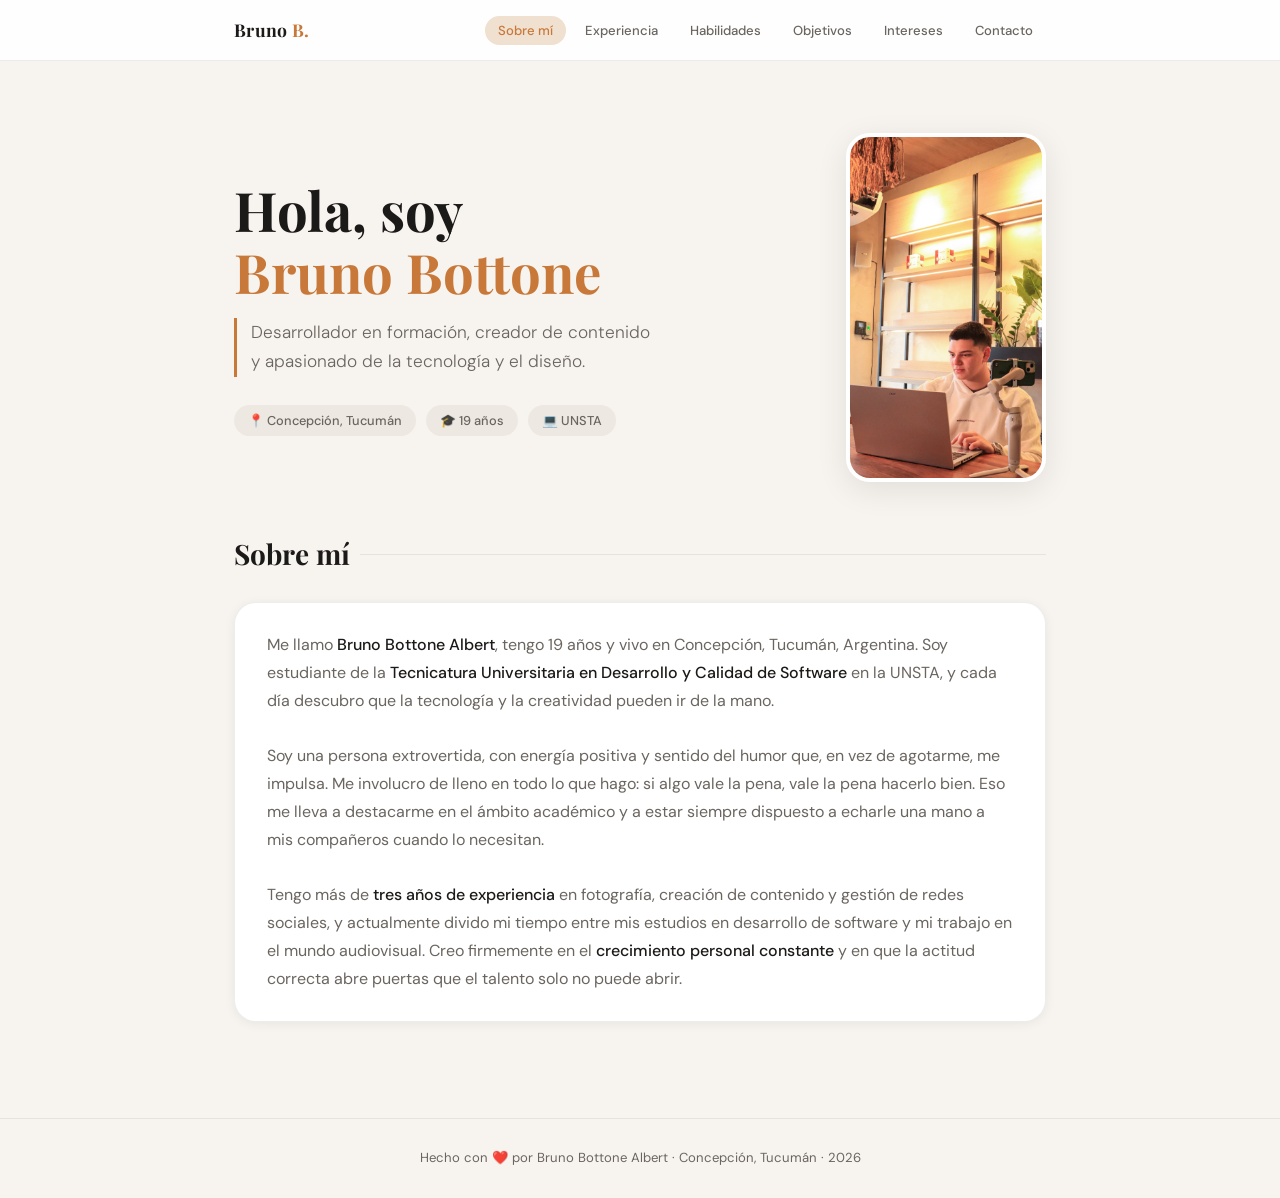
==== index.html @ b13a2970 "Add files via upload" ====
<!DOCTYPE html>
<html lang="es">
<head>
  <meta charset="UTF-8" />
  <meta name="viewport" content="width=device-width, initial-scale=1.0" />
  <title>Bruno Bottone Albert — Portfolio</title>
  <link rel="preconnect" href="https://fonts.googleapis.com" />
  <link rel="preconnect" href="https://fonts.gstatic.com" crossorigin />
  <link href="https://fonts.googleapis.com/css2?family=Playfair+Display:wght@400;700&family=DM+Sans:wght@300;400;500&display=swap" rel="stylesheet" />
  <style>
    *, *::before, *::after { box-sizing: border-box; margin: 0; padding: 0; }

    :root {
      --bg:        #f7f4f0;
      --surface:   #ffffff;
      --warm-mute: #ede8e1;
      --ink:       #1c1a18;
      --ink-soft:  #6b6560;
      --accent:    #c8793a;
      --accent-lt: #f0e0d0;
      --border:    rgba(0,0,0,.07);
      --shadow-sm: 0 2px 12px rgba(0,0,0,.06);
      --shadow-md: 0 8px 32px rgba(0,0,0,.09);
      --r-sm: 14px;
      --r-md: 22px;
      --r-lg: 32px;
    }

    html { scroll-behavior: smooth; }

    body {
      font-family: 'DM Sans', -apple-system, BlinkMacSystemFont, 'Segoe UI', sans-serif;
      background: var(--bg);
      color: var(--ink);
      line-height: 1.7;
      font-size: 16px;
    }

    /* ── HEADER ─────────────────────────────── */
    header {
      background: var(--surface);
      border-bottom: 1px solid var(--border);
      position: sticky; top: 0; z-index: 100;
      backdrop-filter: blur(12px);
      -webkit-backdrop-filter: blur(12px);
      background: rgba(255,255,255,.88);
    }
    .header-inner {
      max-width: 860px; margin: 0 auto;
      padding: 0 24px;
      display: flex; align-items: center; justify-content: space-between;
      height: 60px;
    }
    .logo {
      font-family: 'Playfair Display', Georgia, serif;
      font-size: 1.1rem; font-weight: 700;
      color: var(--ink); letter-spacing: .3px;
    }
    .logo span { color: var(--accent); }

    nav { display: flex; gap: 6px; flex-wrap: wrap; }
    nav button {
      background: none; border: none; cursor: pointer;
      font-family: inherit; font-size: .82rem; font-weight: 500;
      color: var(--ink-soft); padding: 6px 13px;
      border-radius: 50px;
      transition: background .2s, color .2s;
    }
    nav button:hover, nav button.active {
      background: var(--accent-lt); color: var(--accent);
    }

    /* ── HERO ────────────────────────────────── */
    .hero {
      max-width: 860px; margin: 0 auto;
      padding: 72px 24px 48px;
      display: grid; grid-template-columns: 1fr auto;
      align-items: center; gap: 40px;
    }
    .hero-text h1 {
      font-family: 'Playfair Display', Georgia, serif;
      font-size: clamp(2.4rem, 5vw, 3.4rem);
      font-weight: 700; line-height: 1.15;
      margin-bottom: 14px;
    }
    .hero-text h1 em { font-style: normal; color: var(--accent); }
    .hero-tagline {
      font-size: 1.08rem; color: var(--ink-soft);
      font-weight: 300; max-width: 420px;
      border-left: 3px solid var(--accent);
      padding-left: 14px; margin-bottom: 28px;
    }
    .hero-meta { display: flex; gap: 10px; flex-wrap: wrap; }
    .chip {
      background: var(--warm-mute); border-radius: 50px;
      padding: 5px 14px; font-size: .8rem;
      color: var(--ink-soft); font-weight: 500;
    }
    .avatar-wrap {
      width: 200px; flex-shrink: 0;
      border-radius: 24px;
      overflow: hidden;
      box-shadow: var(--shadow-md);
      border: 4px solid var(--surface);
    }
    .avatar-wrap img {
      width: 100%; height: auto;
      object-fit: contain;
      display: block;
    }

    /* ── MAIN LAYOUT ─────────────────────────── */
    main {
      max-width: 860px; margin: 0 auto;
      padding: 0 24px 80px;
    }

    section {
      display: none; opacity: 0;
      transform: translateY(16px);
      transition: opacity .4s ease, transform .4s ease;
    }
    section.visible {
      display: block;
      animation: fadeIn .4s ease forwards;
    }
    @keyframes fadeIn {
      to { opacity: 1; transform: translateY(0); }
    }

    .section-title {
      font-family: 'Playfair Display', Georgia, serif;
      font-size: 1.75rem; font-weight: 700;
      margin-bottom: 24px;
      display: flex; align-items: center; gap: 10px;
    }
    .section-title::after {
      content: '';
      flex: 1; height: 1px;
      background: var(--border);
    }

    /* ── CARDS ───────────────────────────────── */
    .card {
      background: var(--surface);
      border-radius: var(--r-md);
      padding: 28px 32px;
      box-shadow: var(--shadow-sm);
      border: 1px solid var(--border);
      margin-bottom: 16px;
    }
    .card p, .card li { color: var(--ink-soft); line-height: 1.75; }
    .card strong { color: var(--ink); font-weight: 500; }

    /* ── EXPERIENCIA ─────────────────────────── */
    .exp-grid { display: grid; gap: 16px; }
    .exp-card {
      background: var(--surface);
      border-radius: var(--r-md);
      padding: 24px 28px;
      box-shadow: var(--shadow-sm);
      border: 1px solid var(--border);
      display: grid; grid-template-columns: auto 1fr;
      gap: 18px; align-items: start;
    }
    .exp-icon {
      width: 44px; height: 44px; border-radius: var(--r-sm);
      background: var(--accent-lt);
      display: flex; align-items: center; justify-content: center;
      font-size: 1.4rem; flex-shrink: 0;
    }
    .exp-info h3 { font-size: 1rem; font-weight: 600; margin-bottom: 4px; }
    .exp-info p  { font-size: .88rem; color: var(--ink-soft); }
    .exp-badge {
      display: inline-block; margin-top: 8px;
      background: var(--accent-lt); color: var(--accent);
      font-size: .75rem; font-weight: 600;
      padding: 3px 10px; border-radius: 50px;
    }

    /* ── HABILIDADES ─────────────────────────── */
    .skills-grid { display: grid; grid-template-columns: 1fr 1fr; gap: 14px; }
    @media (max-width: 560px) { .skills-grid { grid-template-columns: 1fr; } }

    .skill-item {
      background: var(--surface);
      border-radius: var(--r-sm);
      padding: 16px 20px;
      border: 1px solid var(--border);
      box-shadow: var(--shadow-sm);
    }
    .skill-header {
      display: flex; justify-content: space-between;
      margin-bottom: 10px; font-size: .9rem; font-weight: 500;
    }
    .skill-pct { color: var(--accent); font-weight: 600; }
    .bar-bg {
      height: 6px; border-radius: 50px;
      background: var(--warm-mute); overflow: hidden;
    }
    .bar-fill {
      height: 100%; border-radius: 50px;
      background: linear-gradient(90deg, var(--accent) 0%, #e8a06a 100%);
      width: 0; transition: width 1s cubic-bezier(.4,0,.2,1);
    }

    /* ── OBJETIVOS ───────────────────────────── */
    .goals-list { list-style: none; display: grid; gap: 12px; }
    .goals-list li {
      background: var(--surface);
      border-radius: var(--r-sm);
      padding: 18px 22px;
      border: 1px solid var(--border);
      box-shadow: var(--shadow-sm);
      display: flex; gap: 14px; align-items: flex-start;
    }
    .goal-icon { font-size: 1.4rem; flex-shrink: 0; }
    .goals-list li p { font-size: .92rem; color: var(--ink-soft); margin-top: 2px; }
    .goals-list li h4 { font-weight: 500; font-size: .98rem; }

    /* ── INTERESES ───────────────────────────── */
    .interests-wrap { display: flex; flex-wrap: wrap; gap: 10px; }
    .interest-tag {
      background: var(--surface);
      border: 1px solid var(--border);
      border-radius: 50px;
      padding: 9px 18px;
      font-size: .9rem; color: var(--ink-soft);
      box-shadow: var(--shadow-sm);
      transition: background .2s, color .2s, transform .15s;
      cursor: default;
      display: flex; align-items: center; gap: 7px;
    }
    .interest-tag:hover {
      background: var(--accent-lt); color: var(--accent);
      transform: translateY(-2px);
    }

    /* ── CONTACTO ────────────────────────────── */
    .contact-grid { display: grid; gap: 14px; }
    .contact-item {
      background: var(--surface);
      border-radius: var(--r-md);
      padding: 22px 26px;
      border: 1px solid var(--border);
      box-shadow: var(--shadow-sm);
      display: flex; align-items: center; gap: 16px;
      text-decoration: none; color: var(--ink);
      transition: box-shadow .2s, transform .15s;
    }
    .contact-item:hover { box-shadow: var(--shadow-md); transform: translateY(-2px); }
    .contact-icon {
      width: 46px; height: 46px; border-radius: var(--r-sm);
      display: flex; align-items: center; justify-content: center;
      font-size: 1.35rem; flex-shrink: 0;
    }
    .contact-icon.ig {
      background: linear-gradient(135deg,#fdf497,#fd5949,#d6249f,#285aeb);
      color: #fff;
    }
    .contact-icon.loc { background: var(--accent-lt); }
    .contact-icon.mail { background: #e8f0fe; }
    .contact-label { font-size: .78rem; color: var(--ink-soft); }
    .contact-value { font-weight: 500; font-size: .95rem; }

    .ig-cta {
      display: flex; align-items: center; justify-content: center; gap: 10px;
      margin-top: 8px;
      padding: 16px 28px;
      border-radius: var(--r-lg);
      background: linear-gradient(135deg,#fdf497 0%,#fd5949 40%,#d6249f 70%,#285aeb 100%);
      color: #fff; font-weight: 600; font-size: 1rem;
      text-decoration: none;
      box-shadow: 0 6px 24px rgba(213,36,159,.3);
      transition: transform .18s, box-shadow .18s;
    }
    .ig-cta:hover { transform: translateY(-3px); box-shadow: 0 10px 32px rgba(213,36,159,.4); }
    .ig-cta svg { flex-shrink: 0; }

    /* ── FOOTER ──────────────────────────────── */
    footer {
      text-align: center; padding: 28px 24px;
      border-top: 1px solid var(--border);
      font-size: .82rem; color: var(--ink-soft);
    }

    /* ── RESPONSIVE ──────────────────────────── */
    @media (max-width: 600px) {
      .hero { grid-template-columns: 1fr; text-align: center; padding-top: 48px; }
      .hero-tagline { margin: 0 auto 24px; }
      .hero-meta { justify-content: center; }
      .avatar-wrap { width: 160px; order: -1; margin: 0 auto; }
    }
  </style>
</head>
<body>

  <header>
    <div class="header-inner">
      <span class="logo">Bruno <span>B.</span></span>
      <nav id="nav">
        <button class="active" data-target="sobre-mi">Sobre mí</button>
        <button data-target="experiencia">Experiencia</button>
        <button data-target="habilidades">Habilidades</button>
        <button data-target="objetivos">Objetivos</button>
        <button data-target="intereses">Intereses</button>
        <button data-target="contacto">Contacto</button>
      </nav>
    </div>
  </header>

  <div class="hero">
    <div class="hero-text">
      <h1>Hola, soy<br><em>Bruno Bottone</em></h1>
      <p class="hero-tagline">Desarrollador en formación, creador de contenido y apasionado de la tecnología y el diseño.</p>
      <div class="hero-meta">
        <span class="chip">📍 Concepción, Tucumán</span>
        <span class="chip">🎓 19 años</span>
        <span class="chip">💻 UNSTA</span>
      </div>
    </div>
    <div class="avatar-wrap"><img src="[data-uri]" alt="Bruno Bottone Albert" /></div>
  </div>

  <main>

    <!-- ── SOBRE MÍ ─────────────────────────── -->
    <section id="sobre-mi" class="visible">
      <h2 class="section-title">Sobre mí</h2>
      <div class="card">
        <p>Me llamo <strong>Bruno Bottone Albert</strong>, tengo 19 años y vivo en Concepción, Tucumán, Argentina. Soy estudiante de la <strong>Tecnicatura Universitaria en Desarrollo y Calidad de Software</strong> en la UNSTA, y cada día descubro que la tecnología y la creatividad pueden ir de la mano.</p>
        <br>
        <p>Soy una persona extrovertida, con energía positiva y sentido del humor que, en vez de agotarme, me impulsa. Me involucro de lleno en todo lo que hago: si algo vale la pena, vale la pena hacerlo bien. Eso me lleva a destacarme en el ámbito académico y a estar siempre dispuesto a echarle una mano a mis compañeros cuando lo necesitan.</p>
        <br>
        <p>Tengo más de <strong>tres años de experiencia</strong> en fotografía, creación de contenido y gestión de redes sociales, y actualmente divido mi tiempo entre mis estudios en desarrollo de software y mi trabajo en el mundo audiovisual. Creo firmemente en el <strong>crecimiento personal constante</strong> y en que la actitud correcta abre puertas que el talento solo no puede abrir.</p>
      </div>
    </section>

    <!-- ── EXPERIENCIA ───────────────────────── -->
    <section id="experiencia">
      <h2 class="section-title">Experiencia</h2>
      <div class="exp-grid">

        <div class="exp-card">
          <div class="exp-icon">📸</div>
          <div class="exp-info">
            <h3>Fotografía & Creación de contenido</h3>
            <p>Más de 3 años capturando momentos, diseñando piezas visuales y desarrollando identidades de marca para clientes individuales y pequeñas empresas. Desde sesiones fotográficas hasta reels y contenido para redes.</p>
            <span class="exp-badge">+3 años</span>
          </div>
        </div>

        <div class="exp-card">
          <div class="exp-icon">🚀</div>
          <div class="exp-info">
            <h3>Emprendimiento propio</h3>
            <p>Gestión integral de proyectos personales de contenido audiovisual: planificación, producción, edición y distribución. Trabajo independiente con clientes reales y presupuestos ajustados.</p>
            <span class="exp-badge">Freelance</span>
          </div>
        </div>

        <div class="exp-card">
          <div class="exp-icon">🏢</div>
          <div class="exp-info">
            <h3>Tricode — Microempresa</h3>
            <p>Colaboración con Tricode en tareas de creación de contenido, diseño y gestión de redes sociales. Trabajo en equipo orientado a resultados dentro de un entorno profesional real.</p>
            <span class="exp-badge">Colaborador</span>
          </div>
        </div>

        <div class="exp-card">
          <div class="exp-icon">🎓</div>
          <div class="exp-info">
            <h3>UNSTA — Tecnicatura en Desarrollo de Software</h3>
            <p>Formación universitaria activa en programación, calidad de software y pensamiento computacional. Aprendizaje acelerado de HTML, CSS y tecnologías web modernas.</p>
            <span class="exp-badge">En curso</span>
          </div>
        </div>

      </div>
    </section>

    <!-- ── HABILIDADES ───────────────────────── -->
    <section id="habilidades">
      <h2 class="section-title">Habilidades</h2>
      <div class="skills-grid" id="skills-grid">
        <div class="skill-item">
          <div class="skill-header"><span>Diseño visual</span><span class="skill-pct">90%</span></div>
          <div class="bar-bg"><div class="bar-fill" data-pct="90"></div></div>
        </div>
        <div class="skill-item">
          <div class="skill-header"><span>Edición de video</span><span class="skill-pct">85%</span></div>
          <div class="bar-bg"><div class="bar-fill" data-pct="85"></div></div>
        </div>
        <div class="skill-item">
          <div class="skill-header"><span>Redes sociales</span><span class="skill-pct">92%</span></div>
          <div class="bar-bg"><div class="bar-fill" data-pct="92"></div></div>
        </div>
        <div class="skill-item">
          <div class="skill-header"><span>Fotografía</span><span class="skill-pct">88%</span></div>
          <div class="bar-bg"><div class="bar-fill" data-pct="88"></div></div>
        </div>
        <div class="skill-item">
          <div class="skill-header"><span>HTML & CSS</span><span class="skill-pct">45%</span></div>
          <div class="bar-bg"><div class="bar-fill" data-pct="45"></div></div>
        </div>
        <div class="skill-item">
          <div class="skill-header"><span>Gestión de proyectos</span><span class="skill-pct">75%</span></div>
          <div class="bar-bg"><div class="bar-fill" data-pct="75"></div></div>
        </div>
      </div>
    </section>

    <!-- ── OBJETIVOS ─────────────────────────── -->
    <section id="objetivos">
      <h2 class="section-title">Objetivos</h2>
      <ul class="goals-list">
        <li>
          <span class="goal-icon">💻</span>
          <div>
            <h4>Desarrollador de software</h4>
            <p>Convertirme en un desarrollador completo, capaz de crear soluciones digitales robustas y con buena experiencia de usuario.</p>
          </div>
        </li>
        <li>
          <span class="goal-icon">🎬</span>
          <div>
            <h4>Trabajo con grandes marcas audiovisuales</h4>
            <p>Colaborar con marcas de alto impacto para producir contenido audiovisual que deje huella.</p>
          </div>
        </li>
        <li>
          <span class="goal-icon">🚁</span>
          <div>
            <h4>Piloto profesional de drones</h4>
            <p>Obtener la certificación y ejercer vuelo profesional de drones orientado a producciones audiovisuales y relevamientos.</p>
          </div>
        </li>
        <li>
          <span class="goal-icon">🏫</span>
          <div>
            <h4>Escuela de creación de contenido</h4>
            <p>Crear un espacio formativo donde otras personas aprendan a generar contenido profesional de forma accesible.</p>
          </div>
        </li>
      </ul>
    </section>

    <!-- ── INTERESES ─────────────────────────── -->
    <section id="intereses">
      <h2 class="section-title">Intereses</h2>
      <div class="card" style="margin-bottom:20px">
        <p>Fuera del estudio y el trabajo, soy alguien que necesita movimiento y conexión. Me encontrás en el gimnasio, en una cancha de fútbol, cocinando algo nuevo, o con los amigos en algún plan espontáneo. Los videojuegos también tienen su lugar: nada como una buena partida de <strong>Counter Strike</strong> o <strong>Fortnite</strong> para desconectarse.</p>
      </div>
      <div class="interests-wrap">
        <span class="interest-tag">🏋️ Gimnasio</span>
        <span class="interest-tag">⚽ Fútbol</span>
        <span class="interest-tag">👥 Salidas con amigos</span>
        <span class="interest-tag">🍳 Cocina</span>
        <span class="interest-tag">🎮 Counter Strike</span>
        <span class="interest-tag">🎮 Fortnite</span>
        <span class="interest-tag">📷 Fotografía</span>
        <span class="interest-tag">✈️ Drones</span>
        <span class="interest-tag">📱 Redes sociales</span>
        <span class="interest-tag">🎬 Audiovisual</span>
      </div>
    </section>

    <!-- ── CONTACTO ───────────────────────────── -->
    <section id="contacto">
      <h2 class="section-title">Contacto</h2>
      <div class="contact-grid">

        <div class="contact-item" style="cursor:default">
          <div class="contact-icon loc">📍</div>
          <div>
            <div class="contact-label">Ubicación</div>
            <div class="contact-value">Concepción, Tucumán, Argentina</div>
          </div>
        </div>

        <a
          class="contact-item"
          href="https://www.instagram.com/bottonebrunito_?igsh=MXRtdzNka205b2VxMw%3D%3D&utm_source=qr"
          target="_blank"
          rel="noopener noreferrer"
        >
          <div class="contact-icon ig">
            <svg xmlns="http://www.w3.org/2000/svg" width="22" height="22" viewBox="0 0 24 24" fill="none" stroke="currentColor" stroke-width="2" stroke-linecap="round" stroke-linejoin="round">
              <rect x="2" y="2" width="20" height="20" rx="5" ry="5"></rect>
              <path d="M16 11.37A4 4 0 1 1 12.63 8 4 4 0 0 1 16 11.37z"></path>
              <line x1="17.5" y1="6.5" x2="17.51" y2="6.5"></line>
            </svg>
          </div>
          <div>
            <div class="contact-label">Instagram</div>
            <div class="contact-value">@bottonebrunito_</div>
          </div>
        </a>

      </div>

      <a
        href="https://www.instagram.com/bottonebrunito_?igsh=MXRtdzNka205b2VxMw%3D%3D&utm_source=qr"
        target="_blank"
        rel="noopener noreferrer"
        class="ig-cta"
        style="margin-top:24px; display:flex;"
      >
        <svg xmlns="http://www.w3.org/2000/svg" width="22" height="22" viewBox="0 0 24 24" fill="none" stroke="currentColor" stroke-width="2.2" stroke-linecap="round" stroke-linejoin="round">
          <rect x="2" y="2" width="20" height="20" rx="5" ry="5"></rect>
          <path d="M16 11.37A4 4 0 1 1 12.63 8 4 4 0 0 1 16 11.37z"></path>
          <line x1="17.5" y1="6.5" x2="17.51" y2="6.5"></line>
        </svg>
        Seguime en Instagram
      </a>

    </section>

  </main>

  <footer>
    <p>Hecho con ❤️ por Bruno Bottone Albert · Concepción, Tucumán · 2026</p>
  </footer>

  <script>
    // ── Navegación ──────────────────────────────
    const buttons = document.querySelectorAll('nav button');
    const sections = document.querySelectorAll('main section');

    function showSection(id) {
      sections.forEach(s => {
        s.classList.remove('visible');
        s.style.display = 'none';
      });
      buttons.forEach(b => b.classList.remove('active'));

      const target = document.getElementById(id);
      if (target) {
        target.style.display = 'block';
        requestAnimationFrame(() => target.classList.add('visible'));
      }

      const btn = document.querySelector(`[data-target="${id}"]`);
      if (btn) btn.classList.add('active');

      // Animar barras al entrar a Habilidades
      if (id === 'habilidades') animateBars();
    }

    buttons.forEach(btn => {
      btn.addEventListener('click', () => showSection(btn.dataset.target));
    });

    // ── Animación de barras ─────────────────────
    function animateBars() {
      setTimeout(() => {
        document.querySelectorAll('.bar-fill').forEach(bar => {
          bar.style.width = bar.dataset.pct + '%';
        });
      }, 80);
    }

    // ── Init ────────────────────────────────────
    showSection('sobre-mi');
  </script>

</body>
</html>
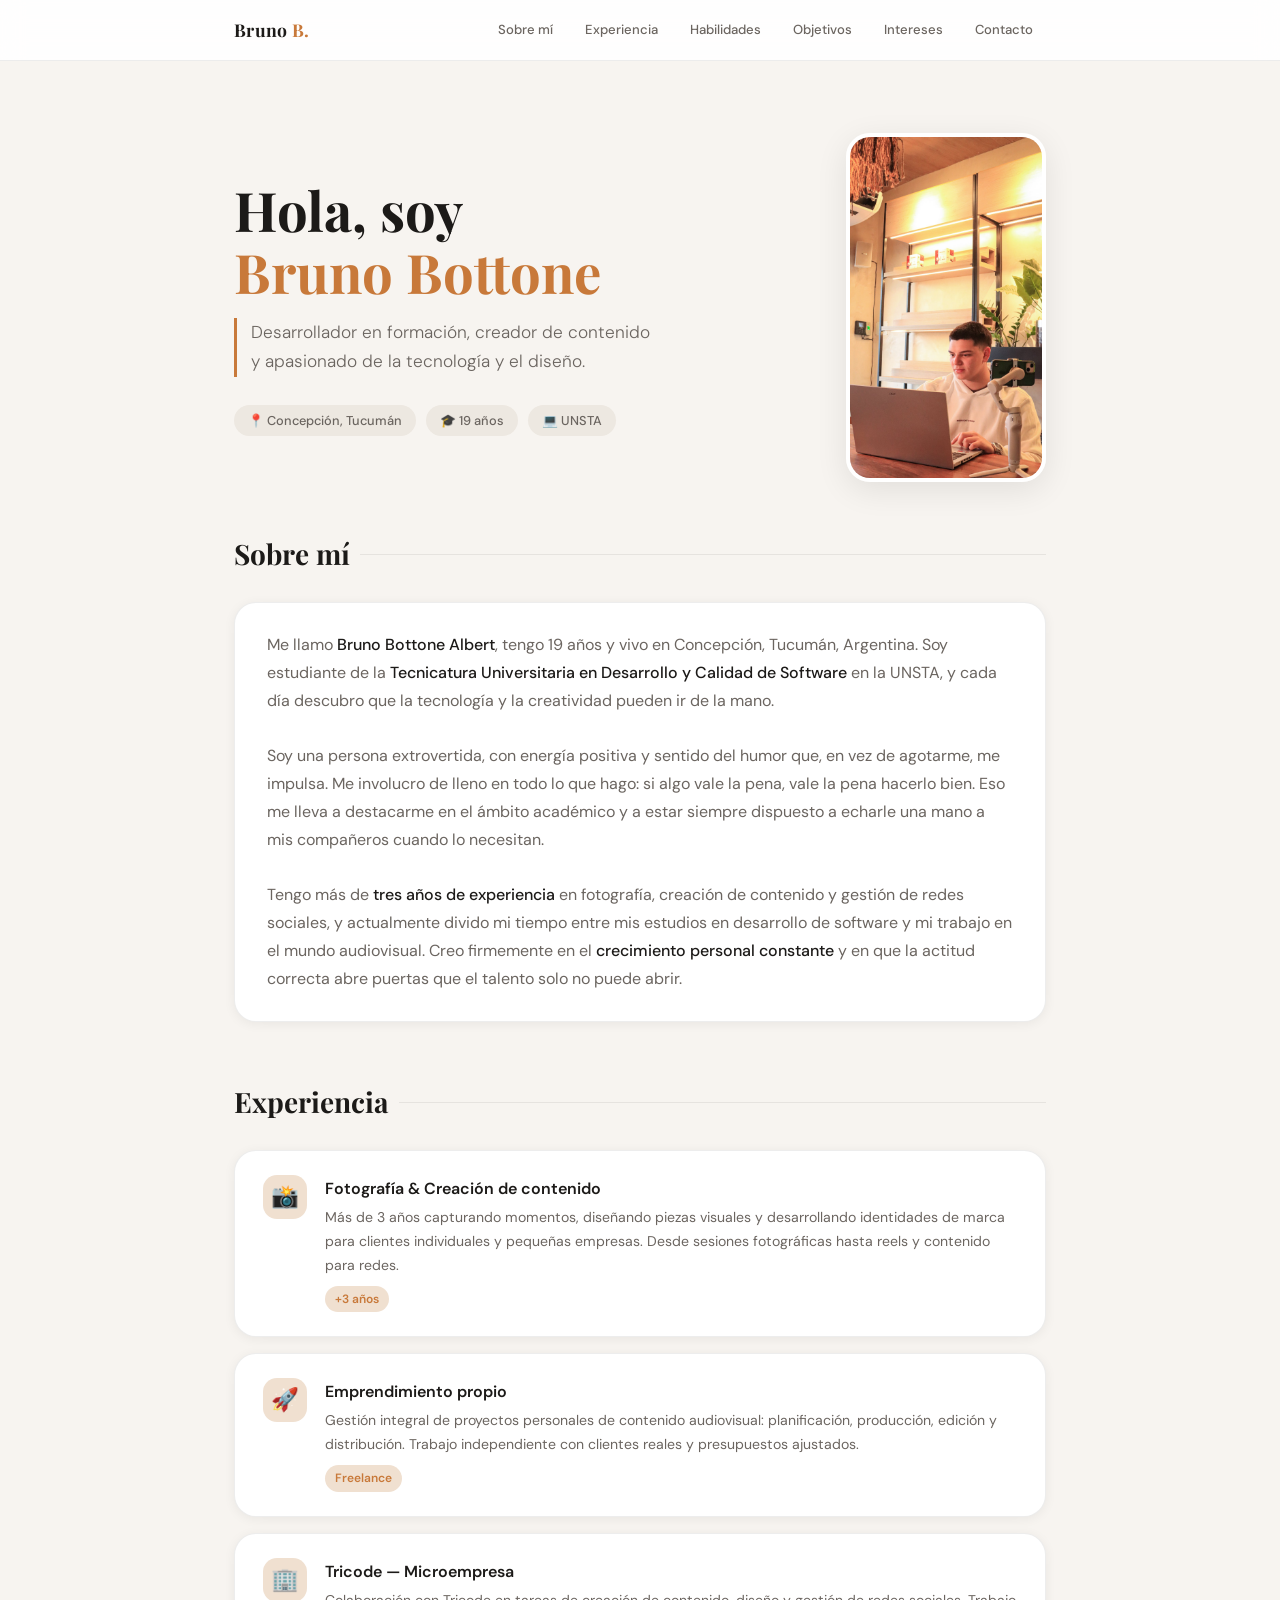
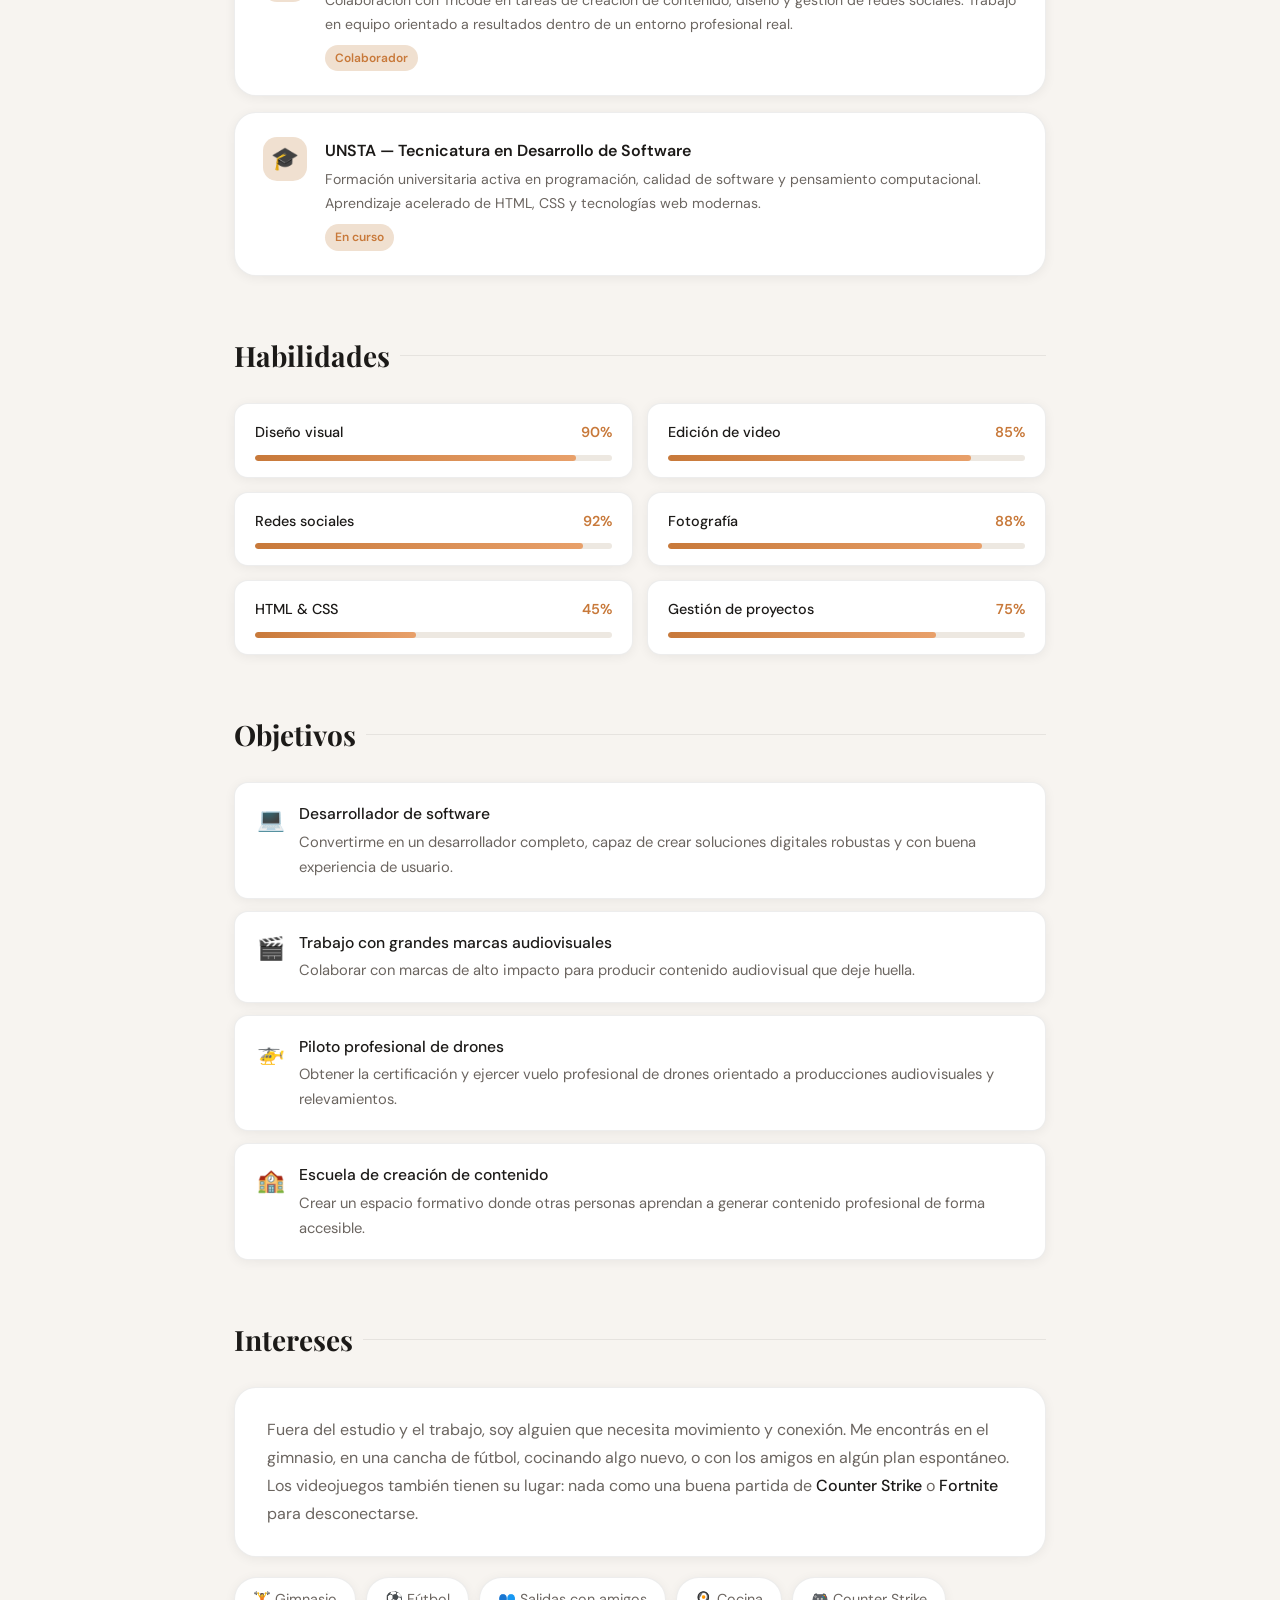
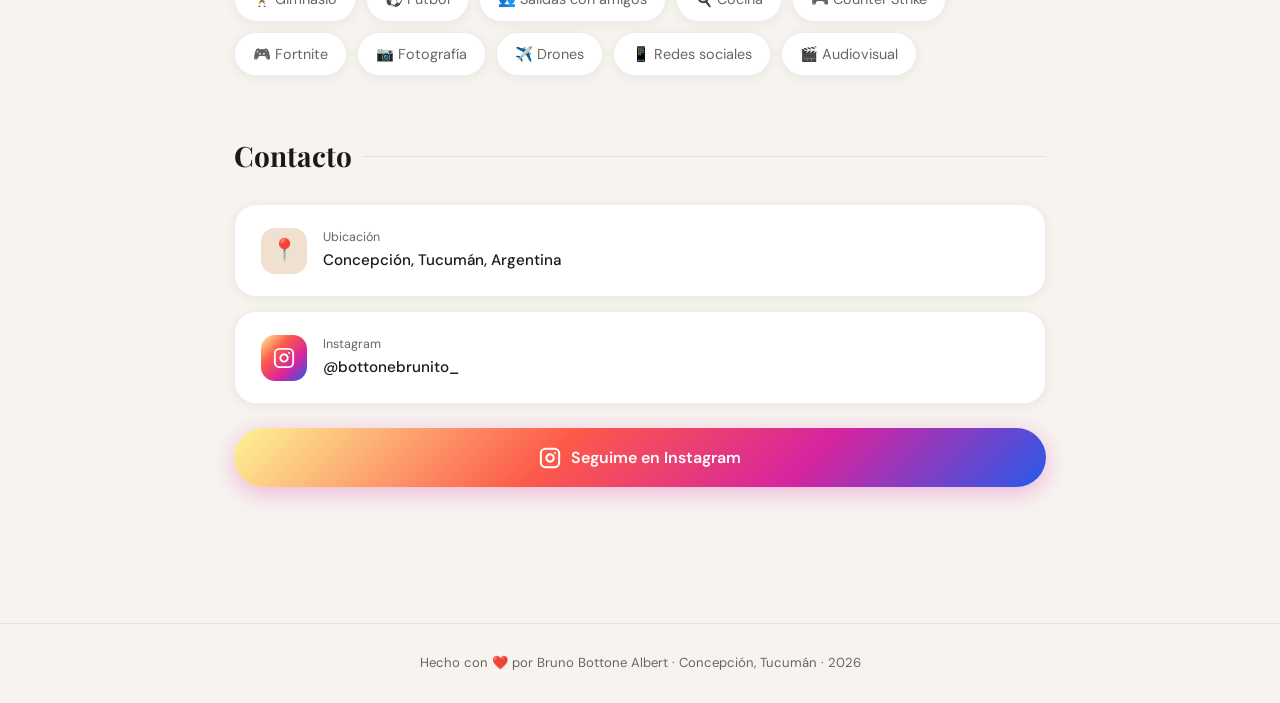
==== commit 744ff7a4: "Add files via upload" ====
--- a/index.html
+++ b/index.html
@@ -3,7 +3,7 @@
 <head>
   <meta charset="UTF-8" />
   <meta name="viewport" content="width=device-width, initial-scale=1.0" />
-  <title>Bruno Bottone Albert — Portfolio</title>
+  <title>Bruno Bottone Albert — Biografía</title>
   <link rel="preconnect" href="https://fonts.googleapis.com" />
   <link rel="preconnect" href="https://fonts.gstatic.com" crossorigin />
   <link href="https://fonts.googleapis.com/css2?family=Playfair+Display:wght@400;700&family=DM+Sans:wght@300;400;500&display=swap" rel="stylesheet" />
@@ -59,14 +59,15 @@
     .logo span { color: var(--accent); }
 
     nav { display: flex; gap: 6px; flex-wrap: wrap; }
-    nav button {
-      background: none; border: none; cursor: pointer;
+    nav a {
+      text-decoration: none;
       font-family: inherit; font-size: .82rem; font-weight: 500;
       color: var(--ink-soft); padding: 6px 13px;
       border-radius: 50px;
       transition: background .2s, color .2s;
-    }
-    nav button:hover, nav button.active {
+      display: inline-block;
+    }
+    nav a:hover {
       background: var(--accent-lt); color: var(--accent);
     }
 
@@ -116,16 +117,9 @@
     }
 
     section {
-      display: none; opacity: 0;
-      transform: translateY(16px);
-      transition: opacity .4s ease, transform .4s ease;
-    }
-    section.visible {
       display: block;
-      animation: fadeIn .4s ease forwards;
-    }
-    @keyframes fadeIn {
-      to { opacity: 1; transform: translateY(0); }
+      opacity: 1;
+      margin-bottom: 56px;
     }
 
     .section-title {
@@ -201,7 +195,7 @@
     .bar-fill {
       height: 100%; border-radius: 50px;
       background: linear-gradient(90deg, var(--accent) 0%, #e8a06a 100%);
-      width: 0; transition: width 1s cubic-bezier(.4,0,.2,1);
+      width: 0;
     }
 
     /* ── OBJETIVOS ───────────────────────────── */
@@ -298,13 +292,13 @@
   <header>
     <div class="header-inner">
       <span class="logo">Bruno <span>B.</span></span>
-      <nav id="nav">
-        <button class="active" data-target="sobre-mi">Sobre mí</button>
-        <button data-target="experiencia">Experiencia</button>
-        <button data-target="habilidades">Habilidades</button>
-        <button data-target="objetivos">Objetivos</button>
-        <button data-target="intereses">Intereses</button>
-        <button data-target="contacto">Contacto</button>
+      <nav>
+        <a href="#sobre-mi">Sobre mí</a>
+        <a href="#experiencia">Experiencia</a>
+        <a href="#habilidades">Habilidades</a>
+        <a href="#objetivos">Objetivos</a>
+        <a href="#intereses">Intereses</a>
+        <a href="#contacto">Contacto</a>
       </nav>
     </div>
   </header>
@@ -386,27 +380,27 @@
       <div class="skills-grid" id="skills-grid">
         <div class="skill-item">
           <div class="skill-header"><span>Diseño visual</span><span class="skill-pct">90%</span></div>
-          <div class="bar-bg"><div class="bar-fill" data-pct="90"></div></div>
+          <div class="bar-bg"><div class="bar-fill" style="width:90%"></div></div>
         </div>
         <div class="skill-item">
           <div class="skill-header"><span>Edición de video</span><span class="skill-pct">85%</span></div>
-          <div class="bar-bg"><div class="bar-fill" data-pct="85"></div></div>
+          <div class="bar-bg"><div class="bar-fill" style="width:85%"></div></div>
         </div>
         <div class="skill-item">
           <div class="skill-header"><span>Redes sociales</span><span class="skill-pct">92%</span></div>
-          <div class="bar-bg"><div class="bar-fill" data-pct="92"></div></div>
+          <div class="bar-bg"><div class="bar-fill" style="width:92%"></div></div>
         </div>
         <div class="skill-item">
           <div class="skill-header"><span>Fotografía</span><span class="skill-pct">88%</span></div>
-          <div class="bar-bg"><div class="bar-fill" data-pct="88"></div></div>
+          <div class="bar-bg"><div class="bar-fill" style="width:88%"></div></div>
         </div>
         <div class="skill-item">
           <div class="skill-header"><span>HTML & CSS</span><span class="skill-pct">45%</span></div>
-          <div class="bar-bg"><div class="bar-fill" data-pct="45"></div></div>
+          <div class="bar-bg"><div class="bar-fill" style="width:45%"></div></div>
         </div>
         <div class="skill-item">
           <div class="skill-header"><span>Gestión de proyectos</span><span class="skill-pct">75%</span></div>
-          <div class="bar-bg"><div class="bar-fill" data-pct="75"></div></div>
+          <div class="bar-bg"><div class="bar-fill" style="width:75%"></div></div>
         </div>
       </div>
     </section>
@@ -523,47 +517,6 @@
     <p>Hecho con ❤️ por Bruno Bottone Albert · Concepción, Tucumán · 2026</p>
   </footer>
 
-  <script>
-    // ── Navegación ──────────────────────────────
-    const buttons = document.querySelectorAll('nav button');
-    const sections = document.querySelectorAll('main section');
-
-    function showSection(id) {
-      sections.forEach(s => {
-        s.classList.remove('visible');
-        s.style.display = 'none';
-      });
-      buttons.forEach(b => b.classList.remove('active'));
-
-      const target = document.getElementById(id);
-      if (target) {
-        target.style.display = 'block';
-        requestAnimationFrame(() => target.classList.add('visible'));
-      }
-
-      const btn = document.querySelector(`[data-target="${id}"]`);
-      if (btn) btn.classList.add('active');
-
-      // Animar barras al entrar a Habilidades
-      if (id === 'habilidades') animateBars();
-    }
-
-    buttons.forEach(btn => {
-      btn.addEventListener('click', () => showSection(btn.dataset.target));
-    });
-
-    // ── Animación de barras ─────────────────────
-    function animateBars() {
-      setTimeout(() => {
-        document.querySelectorAll('.bar-fill').forEach(bar => {
-          bar.style.width = bar.dataset.pct + '%';
-        });
-      }, 80);
-    }
-
-    // ── Init ────────────────────────────────────
-    showSection('sobre-mi');
-  </script>
 
 </body>
 </html>
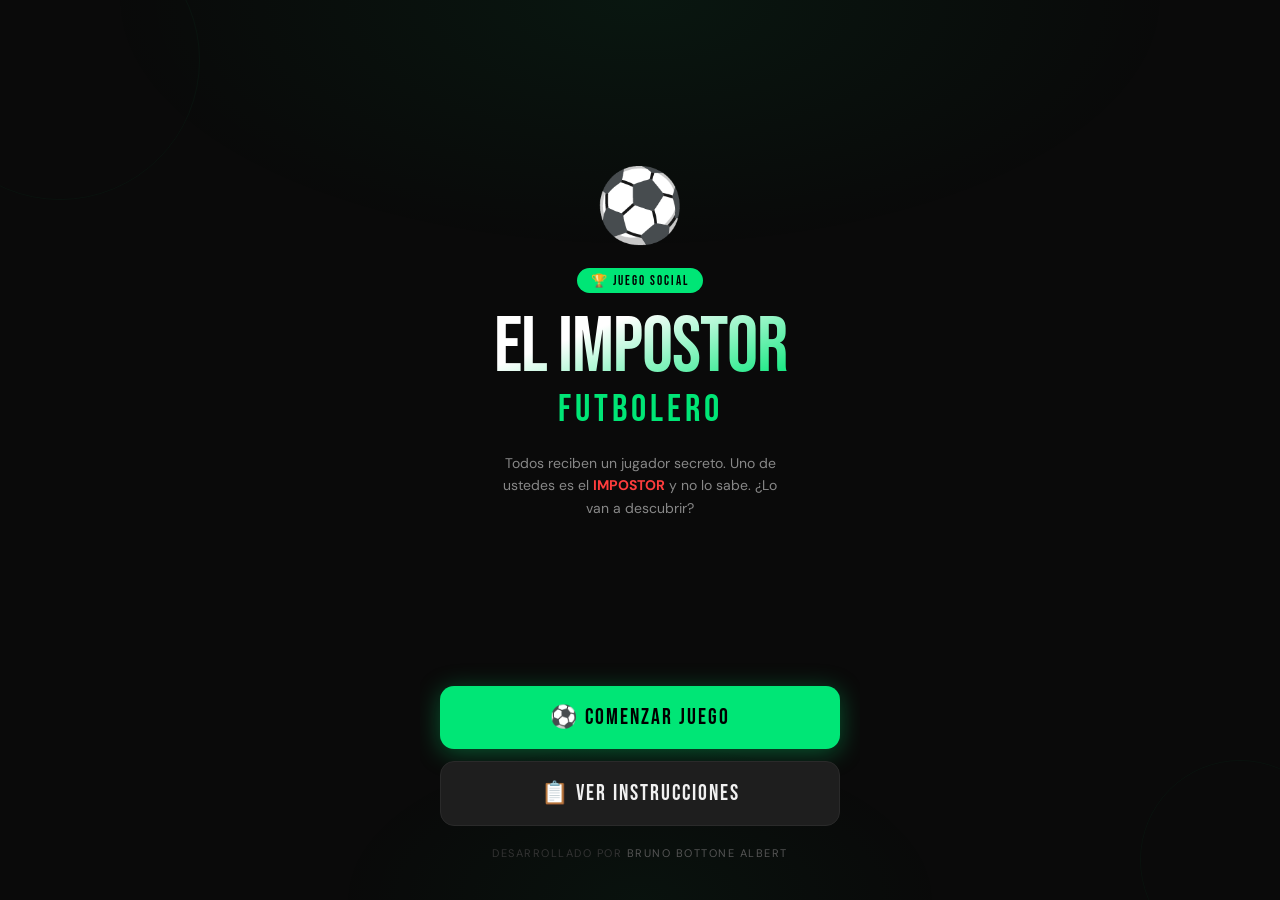
==== commit 4589bf4b: "Add files via upload" ====
--- a/index.html
+++ b/index.html
@@ -1,522 +1,1091 @@
 <!DOCTYPE html>
 <html lang="es">
 <head>
-  <meta charset="UTF-8" />
-  <meta name="viewport" content="width=device-width, initial-scale=1.0" />
-  <title>Bruno Bottone Albert — Biografía</title>
-  <link rel="preconnect" href="https://fonts.googleapis.com" />
-  <link rel="preconnect" href="https://fonts.gstatic.com" crossorigin />
-  <link href="https://fonts.googleapis.com/css2?family=Playfair+Display:wght@400;700&family=DM+Sans:wght@300;400;500&display=swap" rel="stylesheet" />
-  <style>
-    *, *::before, *::after { box-sizing: border-box; margin: 0; padding: 0; }
-
-    :root {
-      --bg:        #f7f4f0;
-      --surface:   #ffffff;
-      --warm-mute: #ede8e1;
-      --ink:       #1c1a18;
-      --ink-soft:  #6b6560;
-      --accent:    #c8793a;
-      --accent-lt: #f0e0d0;
-      --border:    rgba(0,0,0,.07);
-      --shadow-sm: 0 2px 12px rgba(0,0,0,.06);
-      --shadow-md: 0 8px 32px rgba(0,0,0,.09);
-      --r-sm: 14px;
-      --r-md: 22px;
-      --r-lg: 32px;
-    }
-
-    html { scroll-behavior: smooth; }
-
-    body {
-      font-family: 'DM Sans', -apple-system, BlinkMacSystemFont, 'Segoe UI', sans-serif;
-      background: var(--bg);
-      color: var(--ink);
-      line-height: 1.7;
-      font-size: 16px;
-    }
-
-    /* ── HEADER ─────────────────────────────── */
-    header {
-      background: var(--surface);
-      border-bottom: 1px solid var(--border);
-      position: sticky; top: 0; z-index: 100;
-      backdrop-filter: blur(12px);
-      -webkit-backdrop-filter: blur(12px);
-      background: rgba(255,255,255,.88);
-    }
-    .header-inner {
-      max-width: 860px; margin: 0 auto;
-      padding: 0 24px;
-      display: flex; align-items: center; justify-content: space-between;
-      height: 60px;
-    }
-    .logo {
-      font-family: 'Playfair Display', Georgia, serif;
-      font-size: 1.1rem; font-weight: 700;
-      color: var(--ink); letter-spacing: .3px;
-    }
-    .logo span { color: var(--accent); }
-
-    nav { display: flex; gap: 6px; flex-wrap: wrap; }
-    nav a {
-      text-decoration: none;
-      font-family: inherit; font-size: .82rem; font-weight: 500;
-      color: var(--ink-soft); padding: 6px 13px;
-      border-radius: 50px;
-      transition: background .2s, color .2s;
-      display: inline-block;
-    }
-    nav a:hover {
-      background: var(--accent-lt); color: var(--accent);
-    }
-
-    /* ── HERO ────────────────────────────────── */
-    .hero {
-      max-width: 860px; margin: 0 auto;
-      padding: 72px 24px 48px;
-      display: grid; grid-template-columns: 1fr auto;
-      align-items: center; gap: 40px;
-    }
-    .hero-text h1 {
-      font-family: 'Playfair Display', Georgia, serif;
-      font-size: clamp(2.4rem, 5vw, 3.4rem);
-      font-weight: 700; line-height: 1.15;
-      margin-bottom: 14px;
-    }
-    .hero-text h1 em { font-style: normal; color: var(--accent); }
-    .hero-tagline {
-      font-size: 1.08rem; color: var(--ink-soft);
-      font-weight: 300; max-width: 420px;
-      border-left: 3px solid var(--accent);
-      padding-left: 14px; margin-bottom: 28px;
-    }
-    .hero-meta { display: flex; gap: 10px; flex-wrap: wrap; }
-    .chip {
-      background: var(--warm-mute); border-radius: 50px;
-      padding: 5px 14px; font-size: .8rem;
-      color: var(--ink-soft); font-weight: 500;
-    }
-    .avatar-wrap {
-      width: 200px; flex-shrink: 0;
-      border-radius: 24px;
-      overflow: hidden;
-      box-shadow: var(--shadow-md);
-      border: 4px solid var(--surface);
-    }
-    .avatar-wrap img {
-      width: 100%; height: auto;
-      object-fit: contain;
-      display: block;
-    }
-
-    /* ── MAIN LAYOUT ─────────────────────────── */
-    main {
-      max-width: 860px; margin: 0 auto;
-      padding: 0 24px 80px;
-    }
-
-    section {
-      display: block;
-      opacity: 1;
-      margin-bottom: 56px;
-    }
-
-    .section-title {
-      font-family: 'Playfair Display', Georgia, serif;
-      font-size: 1.75rem; font-weight: 700;
-      margin-bottom: 24px;
-      display: flex; align-items: center; gap: 10px;
-    }
-    .section-title::after {
-      content: '';
-      flex: 1; height: 1px;
-      background: var(--border);
-    }
-
-    /* ── CARDS ───────────────────────────────── */
-    .card {
-      background: var(--surface);
-      border-radius: var(--r-md);
-      padding: 28px 32px;
-      box-shadow: var(--shadow-sm);
-      border: 1px solid var(--border);
-      margin-bottom: 16px;
-    }
-    .card p, .card li { color: var(--ink-soft); line-height: 1.75; }
-    .card strong { color: var(--ink); font-weight: 500; }
-
-    /* ── EXPERIENCIA ─────────────────────────── */
-    .exp-grid { display: grid; gap: 16px; }
-    .exp-card {
-      background: var(--surface);
-      border-radius: var(--r-md);
-      padding: 24px 28px;
-      box-shadow: var(--shadow-sm);
-      border: 1px solid var(--border);
-      display: grid; grid-template-columns: auto 1fr;
-      gap: 18px; align-items: start;
-    }
-    .exp-icon {
-      width: 44px; height: 44px; border-radius: var(--r-sm);
-      background: var(--accent-lt);
-      display: flex; align-items: center; justify-content: center;
-      font-size: 1.4rem; flex-shrink: 0;
-    }
-    .exp-info h3 { font-size: 1rem; font-weight: 600; margin-bottom: 4px; }
-    .exp-info p  { font-size: .88rem; color: var(--ink-soft); }
-    .exp-badge {
-      display: inline-block; margin-top: 8px;
-      background: var(--accent-lt); color: var(--accent);
-      font-size: .75rem; font-weight: 600;
-      padding: 3px 10px; border-radius: 50px;
-    }
-
-    /* ── HABILIDADES ─────────────────────────── */
-    .skills-grid { display: grid; grid-template-columns: 1fr 1fr; gap: 14px; }
-    @media (max-width: 560px) { .skills-grid { grid-template-columns: 1fr; } }
-
-    .skill-item {
-      background: var(--surface);
-      border-radius: var(--r-sm);
-      padding: 16px 20px;
-      border: 1px solid var(--border);
-      box-shadow: var(--shadow-sm);
-    }
-    .skill-header {
-      display: flex; justify-content: space-between;
-      margin-bottom: 10px; font-size: .9rem; font-weight: 500;
-    }
-    .skill-pct { color: var(--accent); font-weight: 600; }
-    .bar-bg {
-      height: 6px; border-radius: 50px;
-      background: var(--warm-mute); overflow: hidden;
-    }
-    .bar-fill {
-      height: 100%; border-radius: 50px;
-      background: linear-gradient(90deg, var(--accent) 0%, #e8a06a 100%);
-      width: 0;
-    }
-
-    /* ── OBJETIVOS ───────────────────────────── */
-    .goals-list { list-style: none; display: grid; gap: 12px; }
-    .goals-list li {
-      background: var(--surface);
-      border-radius: var(--r-sm);
-      padding: 18px 22px;
-      border: 1px solid var(--border);
-      box-shadow: var(--shadow-sm);
-      display: flex; gap: 14px; align-items: flex-start;
-    }
-    .goal-icon { font-size: 1.4rem; flex-shrink: 0; }
-    .goals-list li p { font-size: .92rem; color: var(--ink-soft); margin-top: 2px; }
-    .goals-list li h4 { font-weight: 500; font-size: .98rem; }
-
-    /* ── INTERESES ───────────────────────────── */
-    .interests-wrap { display: flex; flex-wrap: wrap; gap: 10px; }
-    .interest-tag {
-      background: var(--surface);
-      border: 1px solid var(--border);
-      border-radius: 50px;
-      padding: 9px 18px;
-      font-size: .9rem; color: var(--ink-soft);
-      box-shadow: var(--shadow-sm);
-      transition: background .2s, color .2s, transform .15s;
-      cursor: default;
-      display: flex; align-items: center; gap: 7px;
-    }
-    .interest-tag:hover {
-      background: var(--accent-lt); color: var(--accent);
-      transform: translateY(-2px);
-    }
-
-    /* ── CONTACTO ────────────────────────────── */
-    .contact-grid { display: grid; gap: 14px; }
-    .contact-item {
-      background: var(--surface);
-      border-radius: var(--r-md);
-      padding: 22px 26px;
-      border: 1px solid var(--border);
-      box-shadow: var(--shadow-sm);
-      display: flex; align-items: center; gap: 16px;
-      text-decoration: none; color: var(--ink);
-      transition: box-shadow .2s, transform .15s;
-    }
-    .contact-item:hover { box-shadow: var(--shadow-md); transform: translateY(-2px); }
-    .contact-icon {
-      width: 46px; height: 46px; border-radius: var(--r-sm);
-      display: flex; align-items: center; justify-content: center;
-      font-size: 1.35rem; flex-shrink: 0;
-    }
-    .contact-icon.ig {
-      background: linear-gradient(135deg,#fdf497,#fd5949,#d6249f,#285aeb);
-      color: #fff;
-    }
-    .contact-icon.loc { background: var(--accent-lt); }
-    .contact-icon.mail { background: #e8f0fe; }
-    .contact-label { font-size: .78rem; color: var(--ink-soft); }
-    .contact-value { font-weight: 500; font-size: .95rem; }
-
-    .ig-cta {
-      display: flex; align-items: center; justify-content: center; gap: 10px;
-      margin-top: 8px;
-      padding: 16px 28px;
-      border-radius: var(--r-lg);
-      background: linear-gradient(135deg,#fdf497 0%,#fd5949 40%,#d6249f 70%,#285aeb 100%);
-      color: #fff; font-weight: 600; font-size: 1rem;
-      text-decoration: none;
-      box-shadow: 0 6px 24px rgba(213,36,159,.3);
-      transition: transform .18s, box-shadow .18s;
-    }
-    .ig-cta:hover { transform: translateY(-3px); box-shadow: 0 10px 32px rgba(213,36,159,.4); }
-    .ig-cta svg { flex-shrink: 0; }
-
-    /* ── FOOTER ──────────────────────────────── */
-    footer {
-      text-align: center; padding: 28px 24px;
-      border-top: 1px solid var(--border);
-      font-size: .82rem; color: var(--ink-soft);
-    }
-
-    /* ── RESPONSIVE ──────────────────────────── */
-    @media (max-width: 600px) {
-      .hero { grid-template-columns: 1fr; text-align: center; padding-top: 48px; }
-      .hero-tagline { margin: 0 auto 24px; }
-      .hero-meta { justify-content: center; }
-      .avatar-wrap { width: 160px; order: -1; margin: 0 auto; }
-    }
-  </style>
+<meta charset="UTF-8">
+<meta name="viewport" content="width=device-width, initial-scale=1.0, user-scalable=no">
+<title>El Impostor Futbolero</title>
+<style>
+  @import url('https://fonts.googleapis.com/css2?family=Bebas+Neue&family=DM+Sans:wght@400;500;700&display=swap');
+
+  :root {
+    --verde: #00E676;
+    --verde-oscuro: #00B259;
+    --rojo: #FF3D3D;
+    --amarillo: #FFD600;
+    --fondo: #0A0A0A;
+    --superficie: #141414;
+    --superficie2: #1E1E1E;
+    --borde: #2A2A2A;
+    --texto: #F0F0F0;
+    --texto-suave: #888;
+    --radio: 16px;
+    --sombra: 0 8px 32px rgba(0,0,0,0.5);
+  }
+
+  * { box-sizing: border-box; margin: 0; padding: 0; -webkit-tap-highlight-color: transparent; }
+
+  html, body {
+    height: 100%;
+    background: var(--fondo);
+    color: var(--texto);
+    font-family: 'DM Sans', sans-serif;
+    overflow: hidden;
+  }
+
+  /* ── CAMPO DE FÚTBOL como fondo ── */
+  body::before {
+    content: '';
+    position: fixed;
+    inset: 0;
+    background:
+      radial-gradient(ellipse 60% 40% at 50% 0%, rgba(0,230,118,0.06) 0%, transparent 70%),
+      radial-gradient(ellipse 40% 30% at 50% 100%, rgba(0,230,118,0.04) 0%, transparent 60%);
+    pointer-events: none;
+    z-index: 0;
+  }
+
+  /* ── CONTENEDOR PRINCIPAL ── */
+  #app {
+    position: relative;
+    z-index: 1;
+    height: 100%;
+    display: flex;
+    align-items: center;
+    justify-content: center;
+  }
+
+  /* ── PANTALLAS ── */
+  .screen {
+    display: none;
+    flex-direction: column;
+    align-items: center;
+    width: 100%;
+    max-width: 440px;
+    min-height: 100%;
+    padding: 24px 20px 40px;
+    overflow-y: auto;
+    animation: slideUp 0.35s cubic-bezier(0.22,1,0.36,1);
+  }
+  .screen.active { display: flex; }
+
+  @keyframes slideUp {
+    from { opacity: 0; transform: translateY(28px); }
+    to   { opacity: 1; transform: translateY(0); }
+  }
+
+  /* ── LOGO / BADGE ── */
+  .badge {
+    display: inline-flex;
+    align-items: center;
+    gap: 8px;
+    background: var(--verde);
+    color: #000;
+    font-family: 'Bebas Neue', sans-serif;
+    font-size: 13px;
+    letter-spacing: 2px;
+    padding: 5px 14px 4px;
+    border-radius: 999px;
+    margin-bottom: 20px;
+  }
+
+  .logo-title {
+    font-family: 'Bebas Neue', sans-serif;
+    font-size: clamp(52px, 12vw, 78px);
+    line-height: 0.9;
+    text-align: center;
+    letter-spacing: -1px;
+    background: linear-gradient(160deg, #fff 30%, var(--verde) 100%);
+    -webkit-background-clip: text;
+    -webkit-text-fill-color: transparent;
+    background-clip: text;
+  }
+
+  .logo-sub {
+    font-family: 'Bebas Neue', sans-serif;
+    font-size: clamp(26px, 6vw, 38px);
+    color: var(--verde);
+    letter-spacing: 4px;
+    margin-top: 4px;
+    text-align: center;
+  }
+
+  /* ── TARJETA ── */
+  .card {
+    background: var(--superficie);
+    border: 1px solid var(--borde);
+    border-radius: var(--radio);
+    padding: 24px;
+    width: 100%;
+    margin-bottom: 16px;
+  }
+
+  .card-label {
+    font-size: 11px;
+    font-weight: 700;
+    letter-spacing: 2px;
+    text-transform: uppercase;
+    color: var(--texto-suave);
+    margin-bottom: 8px;
+  }
+
+  /* ── INPUTS ── */
+  input[type=number], input[type=text] {
+    width: 100%;
+    background: var(--superficie2);
+    border: 1.5px solid var(--borde);
+    border-radius: 12px;
+    color: var(--texto);
+    font-family: 'DM Sans', sans-serif;
+    font-size: 16px;
+    padding: 14px 18px;
+    outline: none;
+    transition: border-color 0.2s;
+    appearance: none;
+    -moz-appearance: textfield;
+  }
+  input:focus { border-color: var(--verde); }
+  input::placeholder { color: var(--texto-suave); }
+  input[type=number]::-webkit-inner-spin-button { display: none; }
+
+  /* ── BOTONES ── */
+  .btn {
+    display: flex;
+    align-items: center;
+    justify-content: center;
+    gap: 10px;
+    width: 100%;
+    padding: 18px 24px;
+    border-radius: 14px;
+    border: none;
+    cursor: pointer;
+    font-family: 'Bebas Neue', sans-serif;
+    font-size: 22px;
+    letter-spacing: 2px;
+    transition: transform 0.12s, box-shadow 0.12s, opacity 0.2s;
+    position: relative;
+    overflow: hidden;
+  }
+  .btn:active { transform: scale(0.96); }
+  .btn:disabled { opacity: 0.4; cursor: not-allowed; }
+
+  .btn-primary {
+    background: var(--verde);
+    color: #000;
+    box-shadow: 0 4px 24px rgba(0,230,118,0.35);
+  }
+  .btn-primary:hover:not(:disabled) { box-shadow: 0 6px 32px rgba(0,230,118,0.5); }
+
+  .btn-secondary {
+    background: var(--superficie2);
+    color: var(--texto);
+    border: 1.5px solid var(--borde);
+  }
+  .btn-secondary:hover { border-color: var(--verde); }
+
+  .btn-danger {
+    background: var(--rojo);
+    color: #fff;
+    box-shadow: 0 4px 24px rgba(255,61,61,0.3);
+  }
+
+  .btn-sm {
+    padding: 12px 18px;
+    font-size: 16px;
+    border-radius: 10px;
+    width: auto;
+  }
+
+  /* ── RIPPLE ── */
+  .btn::after {
+    content: '';
+    position: absolute;
+    inset: 0;
+    background: rgba(255,255,255,0.08);
+    opacity: 0;
+    transition: opacity 0.15s;
+  }
+  .btn:active::after { opacity: 1; }
+
+  /* ── SEPARADOR ── */
+  .sep { height: 1px; background: var(--borde); width: 100%; margin: 12px 0; }
+
+  /* ── INSTRUCCIONES ── */
+  .instruc-item {
+    display: flex;
+    align-items: flex-start;
+    gap: 14px;
+    margin-bottom: 16px;
+  }
+  .instruc-num {
+    min-width: 32px; height: 32px;
+    border-radius: 50%;
+    background: var(--verde);
+    color: #000;
+    font-family: 'Bebas Neue', sans-serif;
+    font-size: 18px;
+    display: flex; align-items: center; justify-content: center;
+    flex-shrink: 0;
+  }
+  .instruc-text { font-size: 14px; line-height: 1.55; color: var(--texto-suave); padding-top: 5px; }
+  .instruc-text strong { color: var(--texto); }
+
+  /* ── SECCIÓN DE JUGADORES INPUT ── */
+  .jugadores-list { width: 100%; display: flex; flex-direction: column; gap: 10px; }
+
+  /* ── PANTALLA PRIVADA ── */
+  .private-header {
+    font-size: 13px;
+    letter-spacing: 2px;
+    text-transform: uppercase;
+    color: var(--texto-suave);
+    margin-bottom: 6px;
+    font-weight: 700;
+  }
+  .private-name {
+    font-family: 'Bebas Neue', sans-serif;
+    font-size: clamp(32px, 8vw, 48px);
+    color: var(--verde);
+    margin-bottom: 24px;
+    text-align: center;
+  }
+
+  /* REVEAL TAP */
+  .tap-overlay {
+    position: fixed;
+    inset: 0;
+    background: #000;
+    z-index: 100;
+    display: flex;
+    flex-direction: column;
+    align-items: center;
+    justify-content: center;
+    gap: 20px;
+    cursor: pointer;
+    animation: fadeIn 0.2s ease;
+  }
+  .tap-overlay.hide {
+    animation: fadeOut 0.3s ease forwards;
+  }
+  @keyframes fadeIn { from { opacity: 0; } to { opacity: 1; } }
+  @keyframes fadeOut { from { opacity: 1; } to { opacity: 0; } }
+
+  .tap-icon {
+    font-size: 56px;
+    animation: pulso 1.6s ease-in-out infinite;
+  }
+  @keyframes pulso {
+    0%, 100% { transform: scale(1); opacity: 1; }
+    50% { transform: scale(0.88); opacity: 0.7; }
+  }
+  .tap-text {
+    font-family: 'Bebas Neue', sans-serif;
+    font-size: 22px;
+    letter-spacing: 3px;
+    color: #fff;
+    text-align: center;
+  }
+  .tap-sub {
+    font-size: 13px;
+    color: var(--texto-suave);
+    text-align: center;
+    letter-spacing: 1px;
+    text-transform: uppercase;
+  }
+
+  /* ESCUDO ROL */
+  .rol-card {
+    background: var(--superficie2);
+    border: 2px solid var(--borde);
+    border-radius: 20px;
+    width: 100%;
+    padding: 32px 24px;
+    display: flex;
+    flex-direction: column;
+    align-items: center;
+    gap: 16px;
+    position: relative;
+    overflow: hidden;
+  }
+  .rol-card.impostor {
+    border-color: var(--rojo);
+    box-shadow: 0 0 32px rgba(255,61,61,0.2), inset 0 0 40px rgba(255,61,61,0.04);
+  }
+  .rol-card.normal {
+    border-color: var(--verde);
+    box-shadow: 0 0 32px rgba(0,230,118,0.15), inset 0 0 40px rgba(0,230,118,0.03);
+  }
+
+  .rol-emoji { font-size: 64px; line-height: 1; }
+  .rol-tag {
+    font-family: 'Bebas Neue', sans-serif;
+    font-size: 13px;
+    letter-spacing: 3px;
+    padding: 4px 14px;
+    border-radius: 999px;
+    text-transform: uppercase;
+  }
+  .rol-tag.impostor { background: rgba(255,61,61,0.15); color: var(--rojo); }
+  .rol-tag.normal { background: rgba(0,230,118,0.12); color: var(--verde); }
+
+  .rol-jugador {
+    font-family: 'Bebas Neue', sans-serif;
+    font-size: clamp(28px, 7vw, 44px);
+    text-align: center;
+    line-height: 1.05;
+  }
+  .rol-jugador.impostor { color: var(--rojo); }
+  .rol-jugador.normal { color: var(--verde); }
+
+  .rol-desc {
+    font-size: 13px;
+    color: var(--texto-suave);
+    text-align: center;
+    line-height: 1.5;
+    max-width: 260px;
+  }
+
+  /* ── RONDA ── */
+  .turno-indicator {
+    background: var(--verde);
+    color: #000;
+    border-radius: 12px;
+    padding: 14px 20px;
+    width: 100%;
+    display: flex;
+    align-items: center;
+    gap: 12px;
+    margin-bottom: 8px;
+  }
+  .turno-nombre {
+    font-family: 'Bebas Neue', sans-serif;
+    font-size: 24px;
+    letter-spacing: 1px;
+    flex: 1;
+  }
+  .turno-num {
+    font-size: 13px;
+    font-weight: 700;
+    background: rgba(0,0,0,0.2);
+    padding: 4px 10px;
+    border-radius: 999px;
+  }
+
+  .jugadores-ronda {
+    width: 100%;
+    display: flex;
+    flex-direction: column;
+    gap: 8px;
+    margin-bottom: 16px;
+  }
+  .jugador-row {
+    display: flex;
+    align-items: center;
+    gap: 12px;
+    padding: 12px 16px;
+    border-radius: 12px;
+    background: var(--superficie2);
+    border: 1.5px solid var(--borde);
+    transition: all 0.2s;
+  }
+  .jugador-row.activo {
+    background: rgba(0,230,118,0.08);
+    border-color: var(--verde);
+  }
+  .jugador-row.listo {
+    opacity: 0.45;
+  }
+  .jugador-avatar {
+    width: 36px; height: 36px;
+    border-radius: 50%;
+    background: var(--borde);
+    font-family: 'Bebas Neue', sans-serif;
+    font-size: 16px;
+    display: flex; align-items: center; justify-content: center;
+    flex-shrink: 0;
+  }
+  .jugador-row.activo .jugador-avatar { background: var(--verde); color: #000; }
+  .jugador-row-nombre { font-weight: 500; font-size: 15px; flex: 1; }
+  .jugador-row-estado { font-size: 18px; }
+
+  /* ── REVEAL ── */
+  .reveal-card {
+    background: var(--superficie2);
+    border-radius: 20px;
+    width: 100%;
+    padding: 28px 24px;
+    display: flex;
+    flex-direction: column;
+    align-items: center;
+    gap: 12px;
+    border: 2px solid var(--borde);
+    position: relative;
+    overflow: hidden;
+  }
+  .reveal-card::before {
+    content: '🏟️';
+    position: absolute;
+    font-size: 120px;
+    opacity: 0.04;
+    bottom: -20px;
+    right: -20px;
+    line-height: 1;
+  }
+
+  .reveal-impostor-name {
+    font-family: 'Bebas Neue', sans-serif;
+    font-size: clamp(36px, 9vw, 54px);
+    color: var(--rojo);
+    text-align: center;
+  }
+  .reveal-jugador-name {
+    font-family: 'Bebas Neue', sans-serif;
+    font-size: clamp(30px, 7vw, 44px);
+    color: var(--verde);
+    text-align: center;
+  }
+  .reveal-label {
+    font-size: 11px;
+    font-weight: 700;
+    letter-spacing: 2px;
+    text-transform: uppercase;
+    color: var(--texto-suave);
+  }
+
+  /* ── CONFETTI ── */
+  .confetti-wrapper {
+    position: fixed;
+    inset: 0;
+    pointer-events: none;
+    z-index: 200;
+    overflow: hidden;
+  }
+  .confetti-piece {
+    position: absolute;
+    width: 8px;
+    height: 14px;
+    border-radius: 2px;
+    top: -20px;
+    animation: caer var(--dur) ease-in var(--delay) forwards;
+  }
+  @keyframes caer {
+    0%   { transform: translateY(0) rotate(0deg) translateX(0); opacity: 1; }
+    100% { transform: translateY(110vh) rotate(720deg) translateX(var(--drift)); opacity: 0; }
+  }
+
+  /* ── PROGRESS DOTS ── */
+  .dots { display: flex; gap: 8px; justify-content: center; margin: 12px 0; }
+  .dot {
+    width: 8px; height: 8px;
+    border-radius: 50%;
+    background: var(--borde);
+    transition: background 0.3s, transform 0.3s;
+  }
+  .dot.active { background: var(--verde); transform: scale(1.3); }
+  .dot.done { background: var(--verde-oscuro); }
+
+  /* ── MISC ── */
+  .mt-auto { margin-top: auto; }
+  .mt-16 { margin-top: 16px; }
+  .mt-24 { margin-top: 24px; }
+  .mb-8 { margin-bottom: 8px; }
+  .mb-16 { margin-bottom: 16px; }
+  .mb-24 { margin-bottom: 24px; }
+  .text-center { text-align: center; }
+  .text-sm { font-size: 13px; color: var(--texto-suave); }
+  .gap-12 { gap: 12px; }
+  .w-full { width: 100%; }
+  .flex-col { display: flex; flex-direction: column; }
+  .align-center { align-items: center; }
+
+  .section-title {
+    font-family: 'Bebas Neue', sans-serif;
+    font-size: 28px;
+    letter-spacing: 1px;
+    margin-bottom: 6px;
+    width: 100%;
+  }
+
+  .ronda-badge {
+    font-family: 'Bebas Neue', sans-serif;
+    font-size: 13px;
+    letter-spacing: 2px;
+    color: var(--verde);
+    text-transform: uppercase;
+    border: 1.5px solid var(--verde);
+    border-radius: 999px;
+    padding: 3px 12px 2px;
+    margin-bottom: 12px;
+  }
+
+  .emoji-ball { animation: rotar 4s linear infinite; display: inline-block; }
+  @keyframes rotar { from { transform: rotate(0deg); } to { transform: rotate(360deg); } }
+
+  /* Barra de progreso de jugadores */
+  .progress-bar-outer {
+    width: 100%;
+    height: 4px;
+    background: var(--borde);
+    border-radius: 999px;
+    margin-bottom: 20px;
+    overflow: hidden;
+  }
+  .progress-bar-inner {
+    height: 100%;
+    background: var(--verde);
+    border-radius: 999px;
+    transition: width 0.4s cubic-bezier(0.22,1,0.36,1);
+  }
+
+  /* PISTA CARD */
+  .pista-box {
+    background: rgba(0,230,118,0.06);
+    border: 1.5px solid rgba(0,230,118,0.2);
+    border-radius: 12px;
+    padding: 14px 18px;
+    font-size: 13px;
+    color: var(--texto-suave);
+    line-height: 1.5;
+    width: 100%;
+  }
+  .pista-box strong { color: var(--verde); }
+
+  /* Firuletes decorativos campo */
+  .field-deco {
+    position: fixed;
+    border: 1.5px solid rgba(0,230,118,0.04);
+    border-radius: 50%;
+    pointer-events: none;
+    z-index: 0;
+  }
+  .field-deco-1 { width: 280px; height: 280px; top: -80px; left: -80px; }
+  .field-deco-2 { width: 200px; height: 200px; bottom: -60px; right: -60px; }
+</style>
 </head>
 <body>
 
-  <header>
-    <div class="header-inner">
-      <span class="logo">Bruno <span>B.</span></span>
-      <nav>
-        <a href="#sobre-mi">Sobre mí</a>
-        <a href="#experiencia">Experiencia</a>
-        <a href="#habilidades">Habilidades</a>
-        <a href="#objetivos">Objetivos</a>
-        <a href="#intereses">Intereses</a>
-        <a href="#contacto">Contacto</a>
-      </nav>
-    </div>
-  </header>
-
-  <div class="hero">
-    <div class="hero-text">
-      <h1>Hola, soy<br><em>Bruno Bottone</em></h1>
-      <p class="hero-tagline">Desarrollador en formación, creador de contenido y apasionado de la tecnología y el diseño.</p>
-      <div class="hero-meta">
-        <span class="chip">📍 Concepción, Tucumán</span>
-        <span class="chip">🎓 19 años</span>
-        <span class="chip">💻 UNSTA</span>
+<div class="field-deco field-deco-1"></div>
+<div class="field-deco field-deco-2"></div>
+<div class="confetti-wrapper" id="confettiWrapper"></div>
+
+<div id="app">
+
+  <!-- ════════════════════════════════════ PANTALLA INICIO ════════════════════════════════════ -->
+  <div class="screen active" id="screen-inicio">
+    <div style="flex:1; display:flex; flex-direction:column; align-items:center; justify-content:center; text-align:center;">
+      <div style="font-size:72px; margin-bottom:16px;"><span class="emoji-ball">⚽</span></div>
+      <div class="badge">🏆 JUEGO SOCIAL</div>
+      <div class="logo-title">EL IMPOSTOR</div>
+      <div class="logo-sub">FUTBOLERO</div>
+      <p style="margin-top:20px; color:var(--texto-suave); font-size:14px; max-width:280px; line-height:1.6;">
+        Todos reciben un jugador secreto. Uno de ustedes es el <strong style="color:var(--rojo)">IMPOSTOR</strong> y no lo sabe. ¿Lo van a descubrir?
+      </p>
+    </div>
+    <div style="width:100%; display:flex; flex-direction:column; gap:12px; margin-top:32px;">
+      <button class="btn btn-primary" onclick="ir('screen-configuracion')">
+        ⚽ Comenzar Juego
+      </button>
+      <button class="btn btn-secondary" onclick="ir('screen-instrucciones')">
+        📋 Ver Instrucciones
+      </button>
+    </div>
+    <p style="margin-top:20px; font-size:11px; color:#333; letter-spacing:1.5px; text-transform:uppercase; text-align:center;">
+      Desarrollado por <span style="color:#555;">Bruno Bottone Albert</span>
+    </p>
+  </div>
+
+  <!-- ════════════════════════════════════ INSTRUCCIONES ════════════════════════════════════ -->
+  <div class="screen" id="screen-instrucciones">
+    <div class="badge" style="margin-top:12px;">📋 CÓMO JUGAR</div>
+    <h2 style="font-family:'Bebas Neue',sans-serif; font-size:38px; text-align:center; margin-bottom:24px;">INSTRUCCIONES</h2>
+
+    <div class="card" style="width:100%;">
+      <div class="instruc-item">
+        <div class="instruc-num">1</div>
+        <div class="instruc-text"><strong>Configuren el juego</strong><br>Ingresen la cantidad de jugadores y sus nombres. Mínimo 3 personas.</div>
       </div>
-    </div>
-    <div class="avatar-wrap"><img src="[data-uri]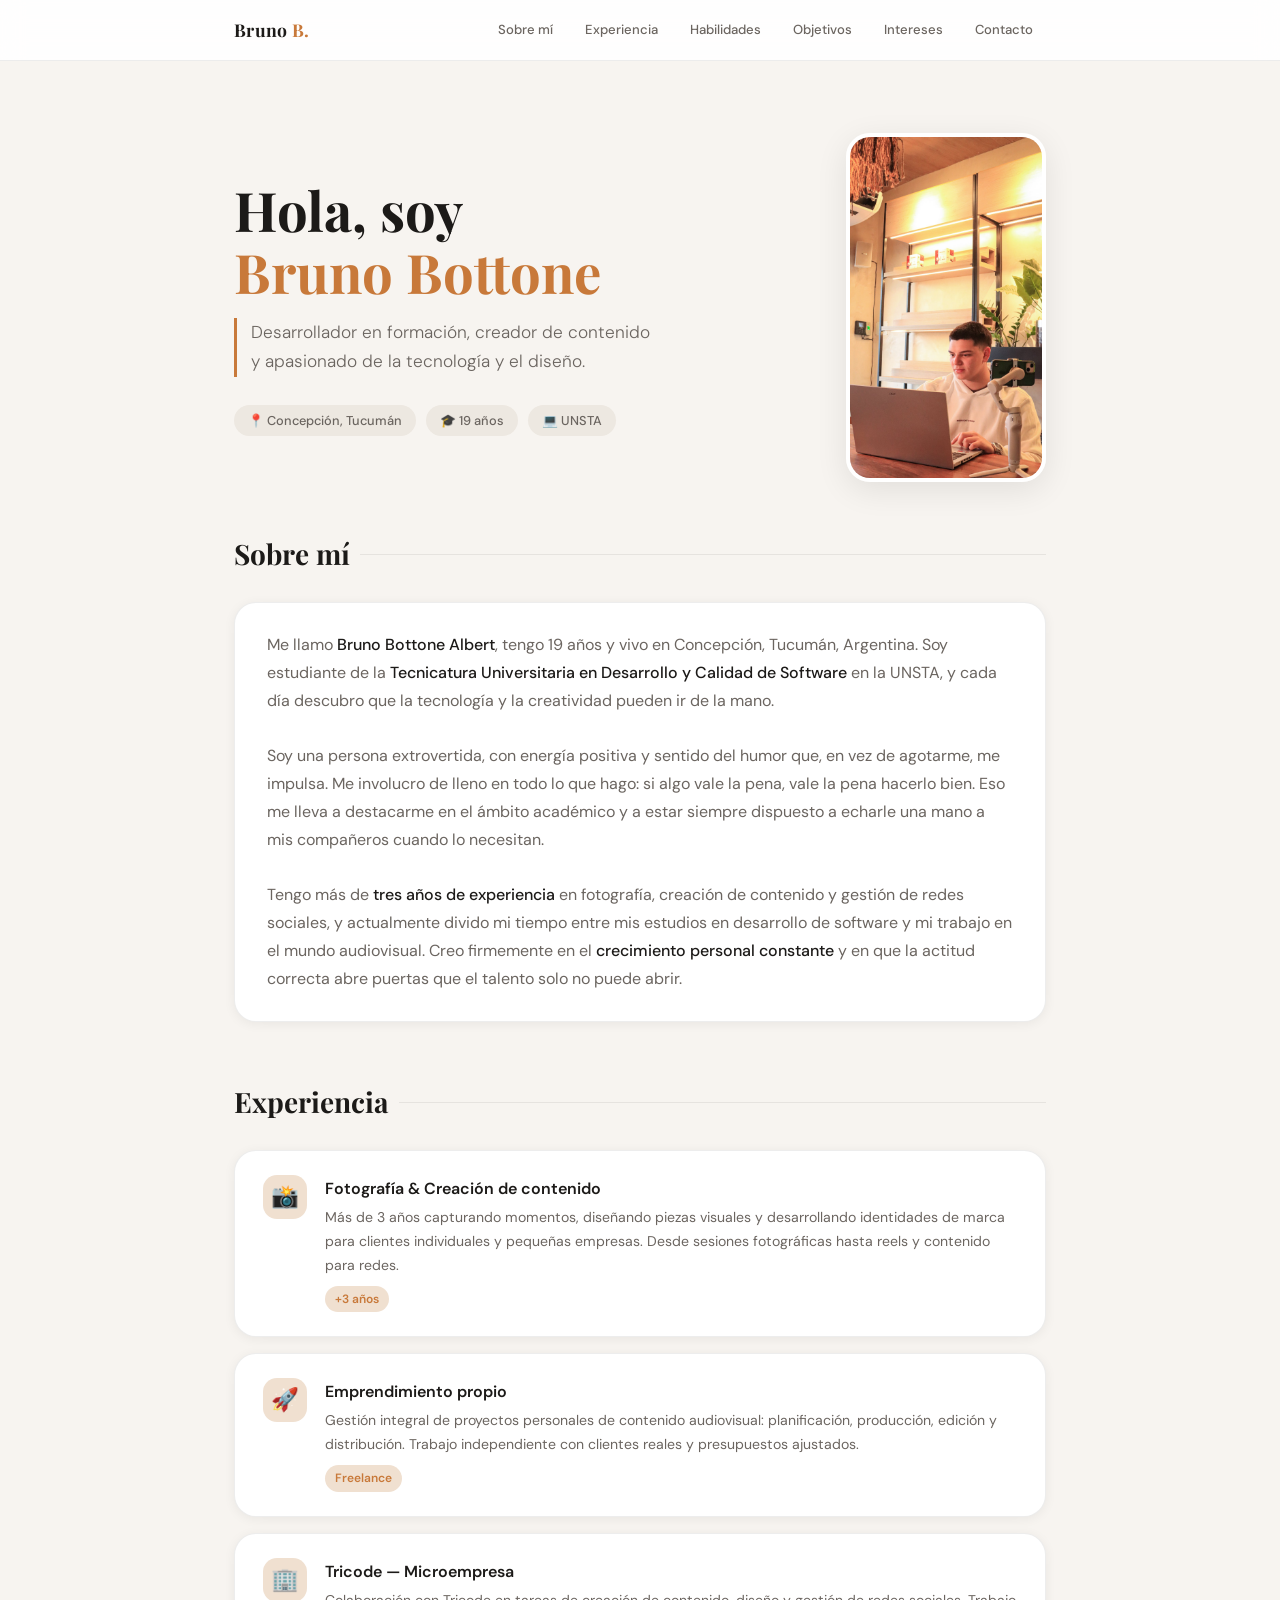
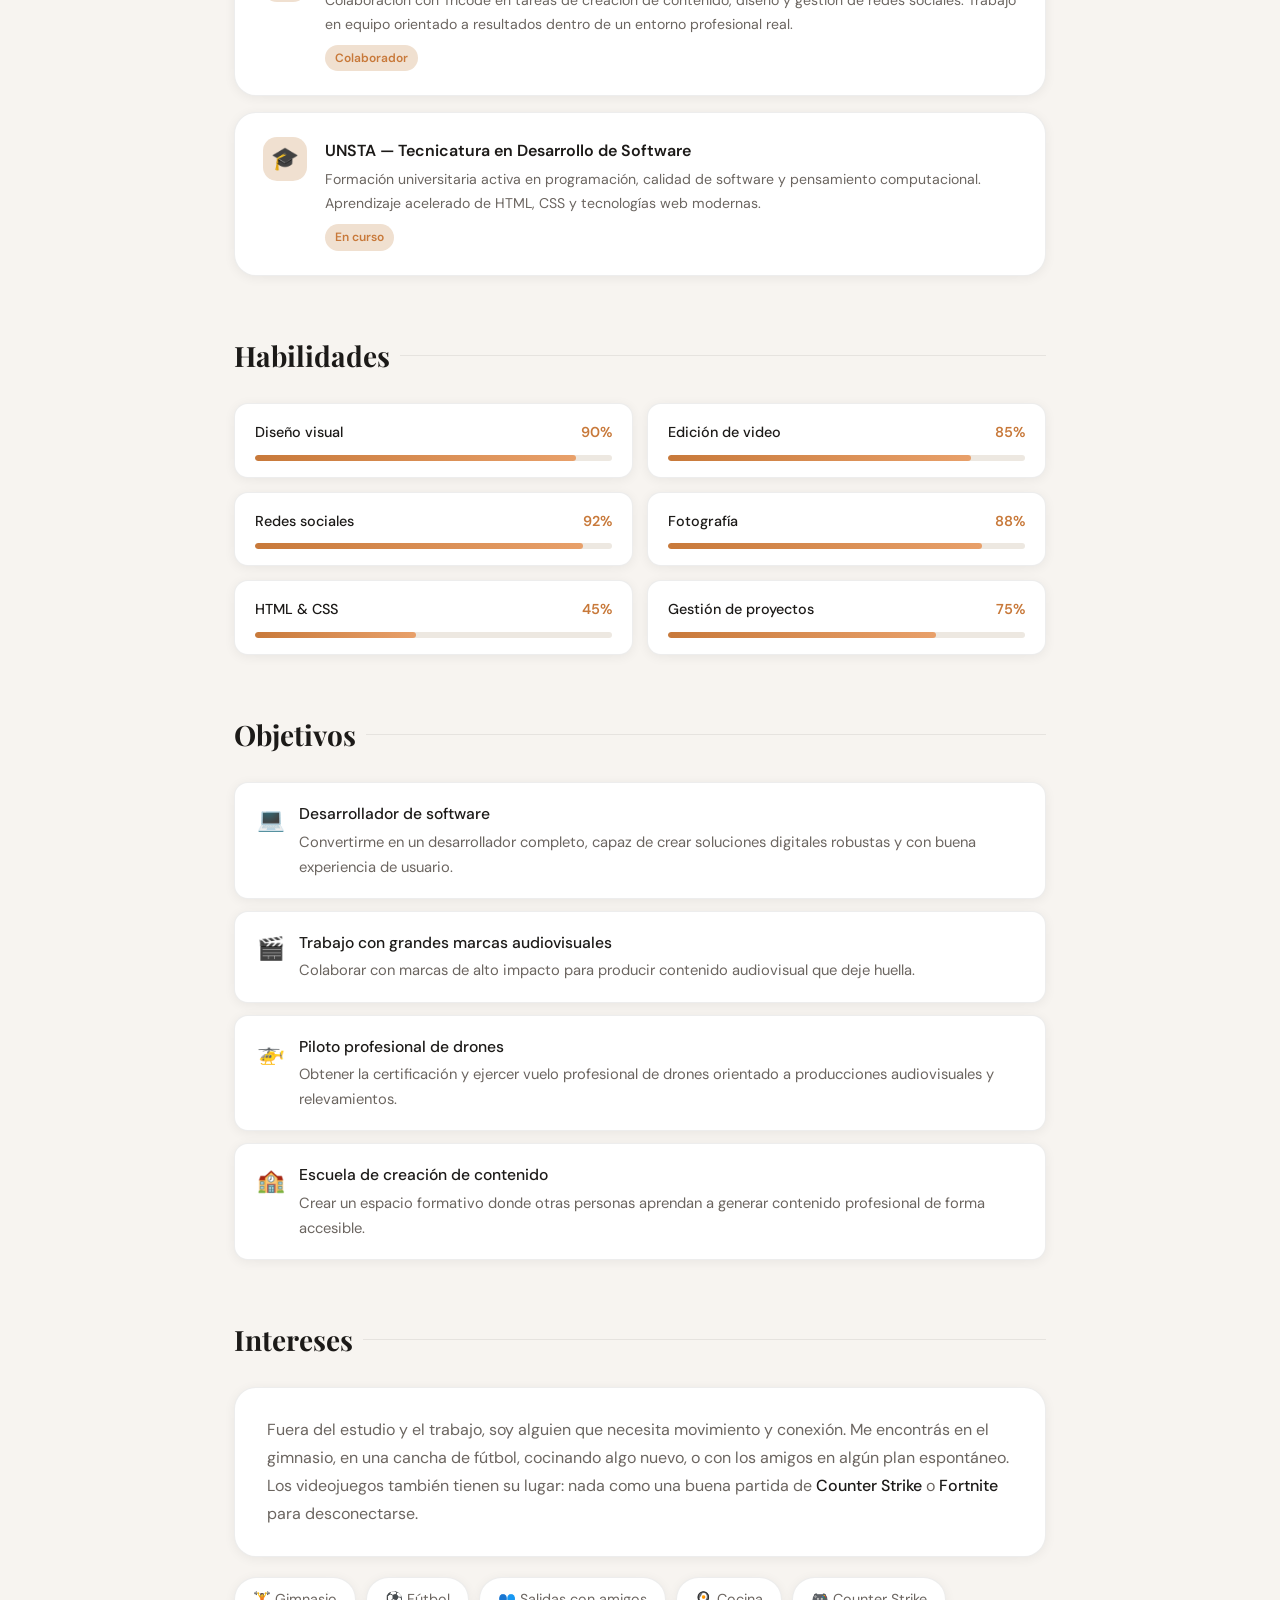
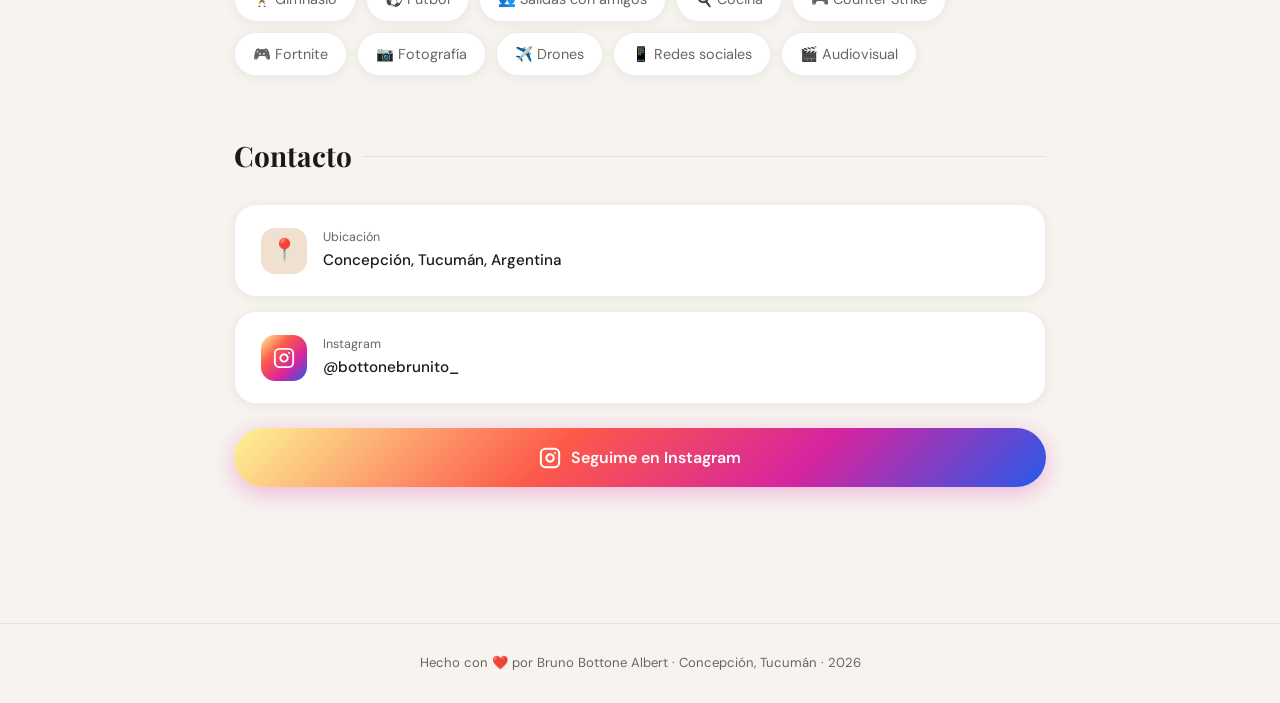
==== commit 0e5aa7b3: "Add files via upload" ====
--- a/index.html
+++ b/index.html
@@ -1,1091 +1,568 @@
 <!DOCTYPE html>
 <html lang="es">
 <head>
-<meta charset="UTF-8">
-<meta name="viewport" content="width=device-width, initial-scale=1.0, user-scalable=no">
-<title>El Impostor Futbolero</title>
-<style>
-  @import url('https://fonts.googleapis.com/css2?family=Bebas+Neue&family=DM+Sans:wght@400;500;700&display=swap');
-
-  :root {
-    --verde: #00E676;
-    --verde-oscuro: #00B259;
-    --rojo: #FF3D3D;
-    --amarillo: #FFD600;
-    --fondo: #0A0A0A;
-    --superficie: #141414;
-    --superficie2: #1E1E1E;
-    --borde: #2A2A2A;
-    --texto: #F0F0F0;
-    --texto-suave: #888;
-    --radio: 16px;
-    --sombra: 0 8px 32px rgba(0,0,0,0.5);
-  }
-
-  * { box-sizing: border-box; margin: 0; padding: 0; -webkit-tap-highlight-color: transparent; }
-
-  html, body {
-    height: 100%;
-    background: var(--fondo);
-    color: var(--texto);
-    font-family: 'DM Sans', sans-serif;
-    overflow: hidden;
-  }
-
-  /* ── CAMPO DE FÚTBOL como fondo ── */
-  body::before {
-    content: '';
-    position: fixed;
-    inset: 0;
-    background:
-      radial-gradient(ellipse 60% 40% at 50% 0%, rgba(0,230,118,0.06) 0%, transparent 70%),
-      radial-gradient(ellipse 40% 30% at 50% 100%, rgba(0,230,118,0.04) 0%, transparent 60%);
-    pointer-events: none;
-    z-index: 0;
-  }
-
-  /* ── CONTENEDOR PRINCIPAL ── */
-  #app {
-    position: relative;
-    z-index: 1;
-    height: 100%;
-    display: flex;
-    align-items: center;
-    justify-content: center;
-  }
-
-  /* ── PANTALLAS ── */
-  .screen {
-    display: none;
-    flex-direction: column;
-    align-items: center;
-    width: 100%;
-    max-width: 440px;
-    min-height: 100%;
-    padding: 24px 20px 40px;
-    overflow-y: auto;
-    animation: slideUp 0.35s cubic-bezier(0.22,1,0.36,1);
-  }
-  .screen.active { display: flex; }
-
-  @keyframes slideUp {
-    from { opacity: 0; transform: translateY(28px); }
-    to   { opacity: 1; transform: translateY(0); }
-  }
-
-  /* ── LOGO / BADGE ── */
-  .badge {
-    display: inline-flex;
-    align-items: center;
-    gap: 8px;
-    background: var(--verde);
-    color: #000;
-    font-family: 'Bebas Neue', sans-serif;
-    font-size: 13px;
-    letter-spacing: 2px;
-    padding: 5px 14px 4px;
-    border-radius: 999px;
-    margin-bottom: 20px;
-  }
-
-  .logo-title {
-    font-family: 'Bebas Neue', sans-serif;
-    font-size: clamp(52px, 12vw, 78px);
-    line-height: 0.9;
-    text-align: center;
-    letter-spacing: -1px;
-    background: linear-gradient(160deg, #fff 30%, var(--verde) 100%);
-    -webkit-background-clip: text;
-    -webkit-text-fill-color: transparent;
-    background-clip: text;
-  }
-
-  .logo-sub {
-    font-family: 'Bebas Neue', sans-serif;
-    font-size: clamp(26px, 6vw, 38px);
-    color: var(--verde);
-    letter-spacing: 4px;
-    margin-top: 4px;
-    text-align: center;
-  }
-
-  /* ── TARJETA ── */
-  .card {
-    background: var(--superficie);
-    border: 1px solid var(--borde);
-    border-radius: var(--radio);
-    padding: 24px;
-    width: 100%;
-    margin-bottom: 16px;
-  }
-
-  .card-label {
-    font-size: 11px;
-    font-weight: 700;
-    letter-spacing: 2px;
-    text-transform: uppercase;
-    color: var(--texto-suave);
-    margin-bottom: 8px;
-  }
-
-  /* ── INPUTS ── */
-  input[type=number], input[type=text] {
-    width: 100%;
-    background: var(--superficie2);
-    border: 1.5px solid var(--borde);
-    border-radius: 12px;
-    color: var(--texto);
-    font-family: 'DM Sans', sans-serif;
-    font-size: 16px;
-    padding: 14px 18px;
-    outline: none;
-    transition: border-color 0.2s;
-    appearance: none;
-    -moz-appearance: textfield;
-  }
-  input:focus { border-color: var(--verde); }
-  input::placeholder { color: var(--texto-suave); }
-  input[type=number]::-webkit-inner-spin-button { display: none; }
-
-  /* ── BOTONES ── */
-  .btn {
-    display: flex;
-    align-items: center;
-    justify-content: center;
-    gap: 10px;
-    width: 100%;
-    padding: 18px 24px;
-    border-radius: 14px;
-    border: none;
-    cursor: pointer;
-    font-family: 'Bebas Neue', sans-serif;
-    font-size: 22px;
-    letter-spacing: 2px;
-    transition: transform 0.12s, box-shadow 0.12s, opacity 0.2s;
-    position: relative;
-    overflow: hidden;
-  }
-  .btn:active { transform: scale(0.96); }
-  .btn:disabled { opacity: 0.4; cursor: not-allowed; }
-
-  .btn-primary {
-    background: var(--verde);
-    color: #000;
-    box-shadow: 0 4px 24px rgba(0,230,118,0.35);
-  }
-  .btn-primary:hover:not(:disabled) { box-shadow: 0 6px 32px rgba(0,230,118,0.5); }
-
-  .btn-secondary {
-    background: var(--superficie2);
-    color: var(--texto);
-    border: 1.5px solid var(--borde);
-  }
-  .btn-secondary:hover { border-color: var(--verde); }
-
-  .btn-danger {
-    background: var(--rojo);
-    color: #fff;
-    box-shadow: 0 4px 24px rgba(255,61,61,0.3);
-  }
-
-  .btn-sm {
-    padding: 12px 18px;
-    font-size: 16px;
-    border-radius: 10px;
-    width: auto;
-  }
-
-  /* ── RIPPLE ── */
-  .btn::after {
-    content: '';
-    position: absolute;
-    inset: 0;
-    background: rgba(255,255,255,0.08);
-    opacity: 0;
-    transition: opacity 0.15s;
-  }
-  .btn:active::after { opacity: 1; }
-
-  /* ── SEPARADOR ── */
-  .sep { height: 1px; background: var(--borde); width: 100%; margin: 12px 0; }
-
-  /* ── INSTRUCCIONES ── */
-  .instruc-item {
-    display: flex;
-    align-items: flex-start;
-    gap: 14px;
-    margin-bottom: 16px;
-  }
-  .instruc-num {
-    min-width: 32px; height: 32px;
-    border-radius: 50%;
-    background: var(--verde);
-    color: #000;
-    font-family: 'Bebas Neue', sans-serif;
-    font-size: 18px;
-    display: flex; align-items: center; justify-content: center;
-    flex-shrink: 0;
-  }
-  .instruc-text { font-size: 14px; line-height: 1.55; color: var(--texto-suave); padding-top: 5px; }
-  .instruc-text strong { color: var(--texto); }
-
-  /* ── SECCIÓN DE JUGADORES INPUT ── */
-  .jugadores-list { width: 100%; display: flex; flex-direction: column; gap: 10px; }
-
-  /* ── PANTALLA PRIVADA ── */
-  .private-header {
-    font-size: 13px;
-    letter-spacing: 2px;
-    text-transform: uppercase;
-    color: var(--texto-suave);
-    margin-bottom: 6px;
-    font-weight: 700;
-  }
-  .private-name {
-    font-family: 'Bebas Neue', sans-serif;
-    font-size: clamp(32px, 8vw, 48px);
-    color: var(--verde);
-    margin-bottom: 24px;
-    text-align: center;
-  }
-
-  /* REVEAL TAP */
-  .tap-overlay {
-    position: fixed;
-    inset: 0;
-    background: #000;
-    z-index: 100;
-    display: flex;
-    flex-direction: column;
-    align-items: center;
-    justify-content: center;
-    gap: 20px;
-    cursor: pointer;
-    animation: fadeIn 0.2s ease;
-  }
-  .tap-overlay.hide {
-    animation: fadeOut 0.3s ease forwards;
-  }
-  @keyframes fadeIn { from { opacity: 0; } to { opacity: 1; } }
-  @keyframes fadeOut { from { opacity: 1; } to { opacity: 0; } }
-
-  .tap-icon {
-    font-size: 56px;
-    animation: pulso 1.6s ease-in-out infinite;
-  }
-  @keyframes pulso {
-    0%, 100% { transform: scale(1); opacity: 1; }
-    50% { transform: scale(0.88); opacity: 0.7; }
-  }
-  .tap-text {
-    font-family: 'Bebas Neue', sans-serif;
-    font-size: 22px;
-    letter-spacing: 3px;
-    color: #fff;
-    text-align: center;
-  }
-  .tap-sub {
-    font-size: 13px;
-    color: var(--texto-suave);
-    text-align: center;
-    letter-spacing: 1px;
-    text-transform: uppercase;
-  }
-
-  /* ESCUDO ROL */
-  .rol-card {
-    background: var(--superficie2);
-    border: 2px solid var(--borde);
-    border-radius: 20px;
-    width: 100%;
-    padding: 32px 24px;
-    display: flex;
-    flex-direction: column;
-    align-items: center;
-    gap: 16px;
-    position: relative;
-    overflow: hidden;
-  }
-  .rol-card.impostor {
-    border-color: var(--rojo);
-    box-shadow: 0 0 32px rgba(255,61,61,0.2), inset 0 0 40px rgba(255,61,61,0.04);
-  }
-  .rol-card.normal {
-    border-color: var(--verde);
-    box-shadow: 0 0 32px rgba(0,230,118,0.15), inset 0 0 40px rgba(0,230,118,0.03);
-  }
-
-  .rol-emoji { font-size: 64px; line-height: 1; }
-  .rol-tag {
-    font-family: 'Bebas Neue', sans-serif;
-    font-size: 13px;
-    letter-spacing: 3px;
-    padding: 4px 14px;
-    border-radius: 999px;
-    text-transform: uppercase;
-  }
-  .rol-tag.impostor { background: rgba(255,61,61,0.15); color: var(--rojo); }
-  .rol-tag.normal { background: rgba(0,230,118,0.12); color: var(--verde); }
-
-  .rol-jugador {
-    font-family: 'Bebas Neue', sans-serif;
-    font-size: clamp(28px, 7vw, 44px);
-    text-align: center;
-    line-height: 1.05;
-  }
-  .rol-jugador.impostor { color: var(--rojo); }
-  .rol-jugador.normal { color: var(--verde); }
-
-  .rol-desc {
-    font-size: 13px;
-    color: var(--texto-suave);
-    text-align: center;
-    line-height: 1.5;
-    max-width: 260px;
-  }
-
-  /* ── RONDA ── */
-  .turno-indicator {
-    background: var(--verde);
-    color: #000;
-    border-radius: 12px;
-    padding: 14px 20px;
-    width: 100%;
-    display: flex;
-    align-items: center;
-    gap: 12px;
-    margin-bottom: 8px;
-  }
-  .turno-nombre {
-    font-family: 'Bebas Neue', sans-serif;
-    font-size: 24px;
-    letter-spacing: 1px;
-    flex: 1;
-  }
-  .turno-num {
-    font-size: 13px;
-    font-weight: 700;
-    background: rgba(0,0,0,0.2);
-    padding: 4px 10px;
-    border-radius: 999px;
-  }
-
-  .jugadores-ronda {
-    width: 100%;
-    display: flex;
-    flex-direction: column;
-    gap: 8px;
-    margin-bottom: 16px;
-  }
-  .jugador-row {
-    display: flex;
-    align-items: center;
-    gap: 12px;
-    padding: 12px 16px;
-    border-radius: 12px;
-    background: var(--superficie2);
-    border: 1.5px solid var(--borde);
-    transition: all 0.2s;
-  }
-  .jugador-row.activo {
-    background: rgba(0,230,118,0.08);
-    border-color: var(--verde);
-  }
-  .jugador-row.listo {
-    opacity: 0.45;
-  }
-  .jugador-avatar {
-    width: 36px; height: 36px;
-    border-radius: 50%;
-    background: var(--borde);
-    font-family: 'Bebas Neue', sans-serif;
-    font-size: 16px;
-    display: flex; align-items: center; justify-content: center;
-    flex-shrink: 0;
-  }
-  .jugador-row.activo .jugador-avatar { background: var(--verde); color: #000; }
-  .jugador-row-nombre { font-weight: 500; font-size: 15px; flex: 1; }
-  .jugador-row-estado { font-size: 18px; }
-
-  /* ── REVEAL ── */
-  .reveal-card {
-    background: var(--superficie2);
-    border-radius: 20px;
-    width: 100%;
-    padding: 28px 24px;
-    display: flex;
-    flex-direction: column;
-    align-items: center;
-    gap: 12px;
-    border: 2px solid var(--borde);
-    position: relative;
-    overflow: hidden;
-  }
-  .reveal-card::before {
-    content: '🏟️';
-    position: absolute;
-    font-size: 120px;
-    opacity: 0.04;
-    bottom: -20px;
-    right: -20px;
-    line-height: 1;
-  }
-
-  .reveal-impostor-name {
-    font-family: 'Bebas Neue', sans-serif;
-    font-size: clamp(36px, 9vw, 54px);
-    color: var(--rojo);
-    text-align: center;
-  }
-  .reveal-jugador-name {
-    font-family: 'Bebas Neue', sans-serif;
-    font-size: clamp(30px, 7vw, 44px);
-    color: var(--verde);
-    text-align: center;
-  }
-  .reveal-label {
-    font-size: 11px;
-    font-weight: 700;
-    letter-spacing: 2px;
-    text-transform: uppercase;
-    color: var(--texto-suave);
-  }
-
-  /* ── CONFETTI ── */
-  .confetti-wrapper {
-    position: fixed;
-    inset: 0;
-    pointer-events: none;
-    z-index: 200;
-    overflow: hidden;
-  }
-  .confetti-piece {
-    position: absolute;
-    width: 8px;
-    height: 14px;
-    border-radius: 2px;
-    top: -20px;
-    animation: caer var(--dur) ease-in var(--delay) forwards;
-  }
-  @keyframes caer {
-    0%   { transform: translateY(0) rotate(0deg) translateX(0); opacity: 1; }
-    100% { transform: translateY(110vh) rotate(720deg) translateX(var(--drift)); opacity: 0; }
-  }
-
-  /* ── PROGRESS DOTS ── */
-  .dots { display: flex; gap: 8px; justify-content: center; margin: 12px 0; }
-  .dot {
-    width: 8px; height: 8px;
-    border-radius: 50%;
-    background: var(--borde);
-    transition: background 0.3s, transform 0.3s;
-  }
-  .dot.active { background: var(--verde); transform: scale(1.3); }
-  .dot.done { background: var(--verde-oscuro); }
-
-  /* ── MISC ── */
-  .mt-auto { margin-top: auto; }
-  .mt-16 { margin-top: 16px; }
-  .mt-24 { margin-top: 24px; }
-  .mb-8 { margin-bottom: 8px; }
-  .mb-16 { margin-bottom: 16px; }
-  .mb-24 { margin-bottom: 24px; }
-  .text-center { text-align: center; }
-  .text-sm { font-size: 13px; color: var(--texto-suave); }
-  .gap-12 { gap: 12px; }
-  .w-full { width: 100%; }
-  .flex-col { display: flex; flex-direction: column; }
-  .align-center { align-items: center; }
-
-  .section-title {
-    font-family: 'Bebas Neue', sans-serif;
-    font-size: 28px;
-    letter-spacing: 1px;
-    margin-bottom: 6px;
-    width: 100%;
-  }
-
-  .ronda-badge {
-    font-family: 'Bebas Neue', sans-serif;
-    font-size: 13px;
-    letter-spacing: 2px;
-    color: var(--verde);
-    text-transform: uppercase;
-    border: 1.5px solid var(--verde);
-    border-radius: 999px;
-    padding: 3px 12px 2px;
-    margin-bottom: 12px;
-  }
-
-  .emoji-ball { animation: rotar 4s linear infinite; display: inline-block; }
-  @keyframes rotar { from { transform: rotate(0deg); } to { transform: rotate(360deg); } }
-
-  /* Barra de progreso de jugadores */
-  .progress-bar-outer {
-    width: 100%;
-    height: 4px;
-    background: var(--borde);
-    border-radius: 999px;
-    margin-bottom: 20px;
-    overflow: hidden;
-  }
-  .progress-bar-inner {
-    height: 100%;
-    background: var(--verde);
-    border-radius: 999px;
-    transition: width 0.4s cubic-bezier(0.22,1,0.36,1);
-  }
-
-  /* PISTA CARD */
-  .pista-box {
-    background: rgba(0,230,118,0.06);
-    border: 1.5px solid rgba(0,230,118,0.2);
-    border-radius: 12px;
-    padding: 14px 18px;
-    font-size: 13px;
-    color: var(--texto-suave);
-    line-height: 1.5;
-    width: 100%;
-  }
-  .pista-box strong { color: var(--verde); }
-
-  /* Firuletes decorativos campo */
-  .field-deco {
-    position: fixed;
-    border: 1.5px solid rgba(0,230,118,0.04);
-    border-radius: 50%;
-    pointer-events: none;
-    z-index: 0;
-  }
-  .field-deco-1 { width: 280px; height: 280px; top: -80px; left: -80px; }
-  .field-deco-2 { width: 200px; height: 200px; bottom: -60px; right: -60px; }
-</style>
+  <meta charset="UTF-8" />
+  <meta name="viewport" content="width=device-width, initial-scale=1.0" />
+  <title>Bruno Bottone Albert — Biografía</title>
+  <link rel="preconnect" href="https://fonts.googleapis.com" />
+  <link rel="preconnect" href="https://fonts.gstatic.com" crossorigin />
+  <link href="https://fonts.googleapis.com/css2?family=Playfair+Display:wght@400;700&family=DM+Sans:wght@300;400;500&display=swap" rel="stylesheet" />
+  <style>
+    *, *::before, *::after { box-sizing: border-box; margin: 0; padding: 0; }
+
+    :root {
+      --bg:        #f7f4f0;
+      --surface:   #ffffff;
+      --warm-mute: #ede8e1;
+      --ink:       #1c1a18;
+      --ink-soft:  #6b6560;
+      --accent:    #c8793a;
+      --accent-lt: #f0e0d0;
+      --border:    rgba(0,0,0,.07);
+      --shadow-sm: 0 2px 12px rgba(0,0,0,.06);
+      --shadow-md: 0 8px 32px rgba(0,0,0,.09);
+      --r-sm: 14px;
+      --r-md: 22px;
+      --r-lg: 32px;
+    }
+
+    html { scroll-behavior: smooth; }
+
+    body {
+      font-family: 'DM Sans', -apple-system, BlinkMacSystemFont, 'Segoe UI', sans-serif;
+      background: var(--bg);
+      color: var(--ink);
+      line-height: 1.7;
+      font-size: 16px;
+    }
+
+    /* ── HEADER ─────────────────────────────── */
+    header {
+      background: var(--surface);
+      border-bottom: 1px solid var(--border);
+      position: sticky; top: 0; z-index: 100;
+      backdrop-filter: blur(12px);
+      -webkit-backdrop-filter: blur(12px);
+      background: rgba(255,255,255,.88);
+    }
+    .header-inner {
+      max-width: 860px; margin: 0 auto;
+      padding: 0 24px;
+      display: flex; align-items: center; justify-content: space-between;
+      height: 60px;
+    }
+    .logo {
+      font-family: 'Playfair Display', Georgia, serif;
+      font-size: 1.1rem; font-weight: 700;
+      color: var(--ink); letter-spacing: .3px;
+    }
+    .logo span { color: var(--accent); }
+
+    nav { display: flex; gap: 6px; flex-wrap: wrap; }
+    nav a {
+      text-decoration: none;
+      font-family: inherit; font-size: .82rem; font-weight: 500;
+      color: var(--ink-soft); padding: 6px 13px;
+      border-radius: 50px;
+      transition: background .2s, color .2s;
+      display: inline-block;
+    }
+    nav a:hover {
+      background: var(--accent-lt); color: var(--accent);
+    }
+
+    /* ── HERO ────────────────────────────────── */
+    .hero {
+      max-width: 860px; margin: 0 auto;
+      padding: 72px 24px 48px;
+      display: grid; grid-template-columns: 1fr auto;
+      align-items: center; gap: 40px;
+    }
+    .hero-text h1 {
+      font-family: 'Playfair Display', Georgia, serif;
+      font-size: clamp(2.4rem, 5vw, 3.4rem);
+      font-weight: 700; line-height: 1.15;
+      margin-bottom: 14px;
+    }
+    .hero-text h1 em { font-style: normal; color: var(--accent); }
+    .hero-tagline {
+      font-size: 1.08rem; color: var(--ink-soft);
+      font-weight: 300; max-width: 420px;
+      border-left: 3px solid var(--accent);
+      padding-left: 14px; margin-bottom: 28px;
+    }
+    .hero-meta { display: flex; gap: 10px; flex-wrap: wrap; }
+    .chip {
+      background: var(--warm-mute); border-radius: 50px;
+      padding: 5px 14px; font-size: .8rem;
+      color: var(--ink-soft); font-weight: 500;
+    }
+    .avatar-wrap {
+      width: 200px; flex-shrink: 0;
+      border-radius: 24px;
+      overflow: hidden;
+      box-shadow: var(--shadow-md);
+      border: 4px solid var(--surface);
+    }
+    .avatar-wrap img {
+      width: 100%; height: auto;
+      object-fit: contain;
+      display: block;
+    }
+
+    /* ── MAIN LAYOUT ─────────────────────────── */
+    main {
+      max-width: 860px; margin: 0 auto;
+      padding: 0 24px 80px;
+    }
+
+    section {
+      display: block;
+      opacity: 1;
+      margin-bottom: 56px;
+    }
+
+    .section-title {
+      font-family: 'Playfair Display', Georgia, serif;
+      font-size: 1.75rem; font-weight: 700;
+      margin-bottom: 24px;
+      display: flex; align-items: center; gap: 10px;
+    }
+    .section-title::after {
+      content: '';
+      flex: 1; height: 1px;
+      background: var(--border);
+    }
+
+    /* ── CARDS ───────────────────────────────── */
+    .card {
+      background: var(--surface);
+      border-radius: var(--r-md);
+      padding: 28px 32px;
+      box-shadow: var(--shadow-sm);
+      border: 1px solid var(--border);
+      margin-bottom: 16px;
+    }
+    .card p, .card li { color: var(--ink-soft); line-height: 1.75; }
+    .card strong { color: var(--ink); font-weight: 500; }
+
+    /* ── EXPERIENCIA ─────────────────────────── */
+    .exp-grid { display: grid; gap: 16px; }
+    .exp-card {
+      background: var(--surface);
+      border-radius: var(--r-md);
+      padding: 24px 28px;
+      box-shadow: var(--shadow-sm);
+      border: 1px solid var(--border);
+      display: grid; grid-template-columns: auto 1fr;
+      gap: 18px; align-items: start;
+    }
+    .exp-icon {
+      width: 44px; height: 44px; border-radius: var(--r-sm);
+      background: var(--accent-lt);
+      display: flex; align-items: center; justify-content: center;
+      font-size: 1.4rem; flex-shrink: 0;
+    }
+    .exp-info h3 { font-size: 1rem; font-weight: 600; margin-bottom: 4px; }
+    .exp-info p  { font-size: .88rem; color: var(--ink-soft); }
+    .exp-badge {
+      display: inline-block; margin-top: 8px;
+      background: var(--accent-lt); color: var(--accent);
+      font-size: .75rem; font-weight: 600;
+      padding: 3px 10px; border-radius: 50px;
+    }
+
+    /* ── HABILIDADES ─────────────────────────── */
+    .skills-grid { display: grid; grid-template-columns: 1fr 1fr; gap: 14px; }
+    @media (max-width: 560px) { .skills-grid { grid-template-columns: 1fr; } }
+
+    .skill-item {
+      background: var(--surface);
+      border-radius: var(--r-sm);
+      padding: 16px 20px;
+      border: 1px solid var(--border);
+      box-shadow: var(--shadow-sm);
+    }
+    .skill-header {
+      display: flex; justify-content: space-between;
+      margin-bottom: 10px; font-size: .9rem; font-weight: 500;
+    }
+    .skill-pct { color: var(--accent); font-weight: 600; }
+    .bar-bg {
+      height: 6px; border-radius: 50px;
+      background: var(--warm-mute); overflow: hidden;
+    }
+    .bar-fill {
+      height: 100%; border-radius: 50px;
+      background: linear-gradient(90deg, var(--accent) 0%, #e8a06a 100%);
+      width: 0;
+    }
+
+    /* ── OBJETIVOS ───────────────────────────── */
+    .goals-list { list-style: none; display: grid; gap: 12px; }
+    .goals-list li {
+      background: var(--surface);
+      border-radius: var(--r-sm);
+      padding: 18px 22px;
+      border: 1px solid var(--border);
+      box-shadow: var(--shadow-sm);
+      display: flex; gap: 14px; align-items: flex-start;
+    }
+    .goal-icon { font-size: 1.4rem; flex-shrink: 0; }
+    .goals-list li p { font-size: .92rem; color: var(--ink-soft); margin-top: 2px; }
+    .goals-list li h4 { font-weight: 500; font-size: .98rem; }
+
+    /* ── INTERESES ───────────────────────────── */
+    .interests-wrap { display: flex; flex-wrap: wrap; gap: 10px; }
+    .interest-tag {
+      background: var(--surface);
+      border: 1px solid var(--border);
+      border-radius: 50px;
+      padding: 9px 18px;
+      font-size: .9rem; color: var(--ink-soft);
+      box-shadow: var(--shadow-sm);
+      transition: background .2s, color .2s, transform .15s;
+      cursor: default;
+      display: flex; align-items: center; gap: 7px;
+    }
+    .interest-tag:hover {
+      background: var(--accent-lt); color: var(--accent);
+      transform: translateY(-2px);
+    }
+
+    /* ── CONTACTO ────────────────────────────── */
+    .contact-grid { display: grid; gap: 14px; }
+    .contact-item {
+      background: var(--surface);
+      border-radius: var(--r-md);
+      padding: 22px 26px;
+      border: 1px solid var(--border);
+      box-shadow: var(--shadow-sm);
+      display: flex; align-items: center; gap: 16px;
+      text-decoration: none; color: var(--ink);
+      transition: box-shadow .2s, transform .15s;
+    }
+    .contact-item:hover { box-shadow: var(--shadow-md); transform: translateY(-2px); }
+    .contact-icon {
+      width: 46px; height: 46px; border-radius: var(--r-sm);
+      display: flex; align-items: center; justify-content: center;
+      font-size: 1.35rem; flex-shrink: 0;
+    }
+    .contact-icon.ig {
+      background: linear-gradient(135deg,#fdf497,#fd5949,#d6249f,#285aeb);
+      color: #fff;
+    }
+    .contact-icon.loc { background: var(--accent-lt); }
+    .contact-icon.mail { background: #e8f0fe; }
+    .contact-label { font-size: .78rem; color: var(--ink-soft); }
+    .contact-value { font-weight: 500; font-size: .95rem; }
+
+    .ig-cta {
+      display: flex; align-items: center; justify-content: center; gap: 10px;
+      margin-top: 8px;
+      padding: 16px 28px;
+      border-radius: var(--r-lg);
+      background: linear-gradient(135deg,#fdf497 0%,#fd5949 40%,#d6249f 70%,#285aeb 100%);
+      color: #fff; font-weight: 600; font-size: 1rem;
+      text-decoration: none;
+      box-shadow: 0 6px 24px rgba(213,36,159,.3);
+      transition: transform .18s, box-shadow .18s;
+    }
+    .ig-cta:hover { transform: translateY(-3px); box-shadow: 0 10px 32px rgba(213,36,159,.4); }
+    .ig-cta svg { flex-shrink: 0; }
+
+    /* ── FOOTER ──────────────────────────────── */
+    footer {
+      text-align: center; padding: 28px 24px;
+      border-top: 1px solid var(--border);
+      font-size: .82rem; color: var(--ink-soft);
+    }
+
+    /* ── RESPONSIVE ──────────────────────────── */
+    @media (max-width: 600px) {
+      .hero { grid-template-columns: 1fr; text-align: center; padding-top: 48px; }
+      .hero-tagline { margin: 0 auto 24px; }
+      .hero-meta { justify-content: center; }
+      .avatar-wrap { width: 160px; order: -1; margin: 0 auto; }
+    }
+  </style>
 </head>
 <body>
 
-<div class="field-deco field-deco-1"></div>
-<div class="field-deco field-deco-2"></div>
-<div class="confetti-wrapper" id="confettiWrapper"></div>
-
-<div id="app">
-
-  <!-- ════════════════════════════════════ PANTALLA INICIO ════════════════════════════════════ -->
-  <div class="screen active" id="screen-inicio">
-    <div style="flex:1; display:flex; flex-direction:column; align-items:center; justify-content:center; text-align:center;">
-      <div style="font-size:72px; margin-bottom:16px;"><span class="emoji-ball">⚽</span></div>
-      <div class="badge">🏆 JUEGO SOCIAL</div>
-      <div class="logo-title">EL IMPOSTOR</div>
-      <div class="logo-sub">FUTBOLERO</div>
-      <p style="margin-top:20px; color:var(--texto-suave); font-size:14px; max-width:280px; line-height:1.6;">
-        Todos reciben un jugador secreto. Uno de ustedes es el <strong style="color:var(--rojo)">IMPOSTOR</strong> y no lo sabe. ¿Lo van a descubrir?
-      </p>
+  <header>
+    <div class="header-inner">
+      <span class="logo">Bruno <span>B.</span></span>
+      <nav>
+        <a href="#sobre-mi">Sobre mí</a>
+        <a href="#experiencia">Experiencia</a>
+        <a href="#habilidades">Habilidades</a>
+        <a href="#objetivos">Objetivos</a>
+        <a href="#intereses">Intereses</a>
+        <a href="#contacto">Contacto</a>
+      </nav>
     </div>
-    <div style="width:100%; display:flex; flex-direction:column; gap:12px; margin-top:32px;">
-      <button class="btn btn-primary" onclick="ir('screen-configuracion')">
-        ⚽ Comenzar Juego
-      </button>
-      <button class="btn btn-secondary" onclick="ir('screen-instrucciones')">
-        📋 Ver Instrucciones
-      </button>
+  </header>
+
+  <div class="hero">
+    <div class="hero-text">
+      <h1>Hola, soy<br><em>Bruno Bottone</em></h1>
+      <p class="hero-tagline">Desarrollador en formación, creador de contenido y apasionado de la tecnología y el diseño.</p>
+      <div class="hero-meta">
+        <span class="chip">📍 Concepción, Tucumán</span>
+        <span class="chip">🎓 19 años</span>
+        <span class="chip">💻 UNSTA</span>
+      </div>
     </div>
-    <p style="margin-top:20px; font-size:11px; color:#333; letter-spacing:1.5px; text-transform:uppercase; text-align:center;">
-      Desarrollado por <span style="color:#555;">Bruno Bottone Albert</span>
-    </p>
+    <div class="avatar-wrap"><img src="[data-uri]